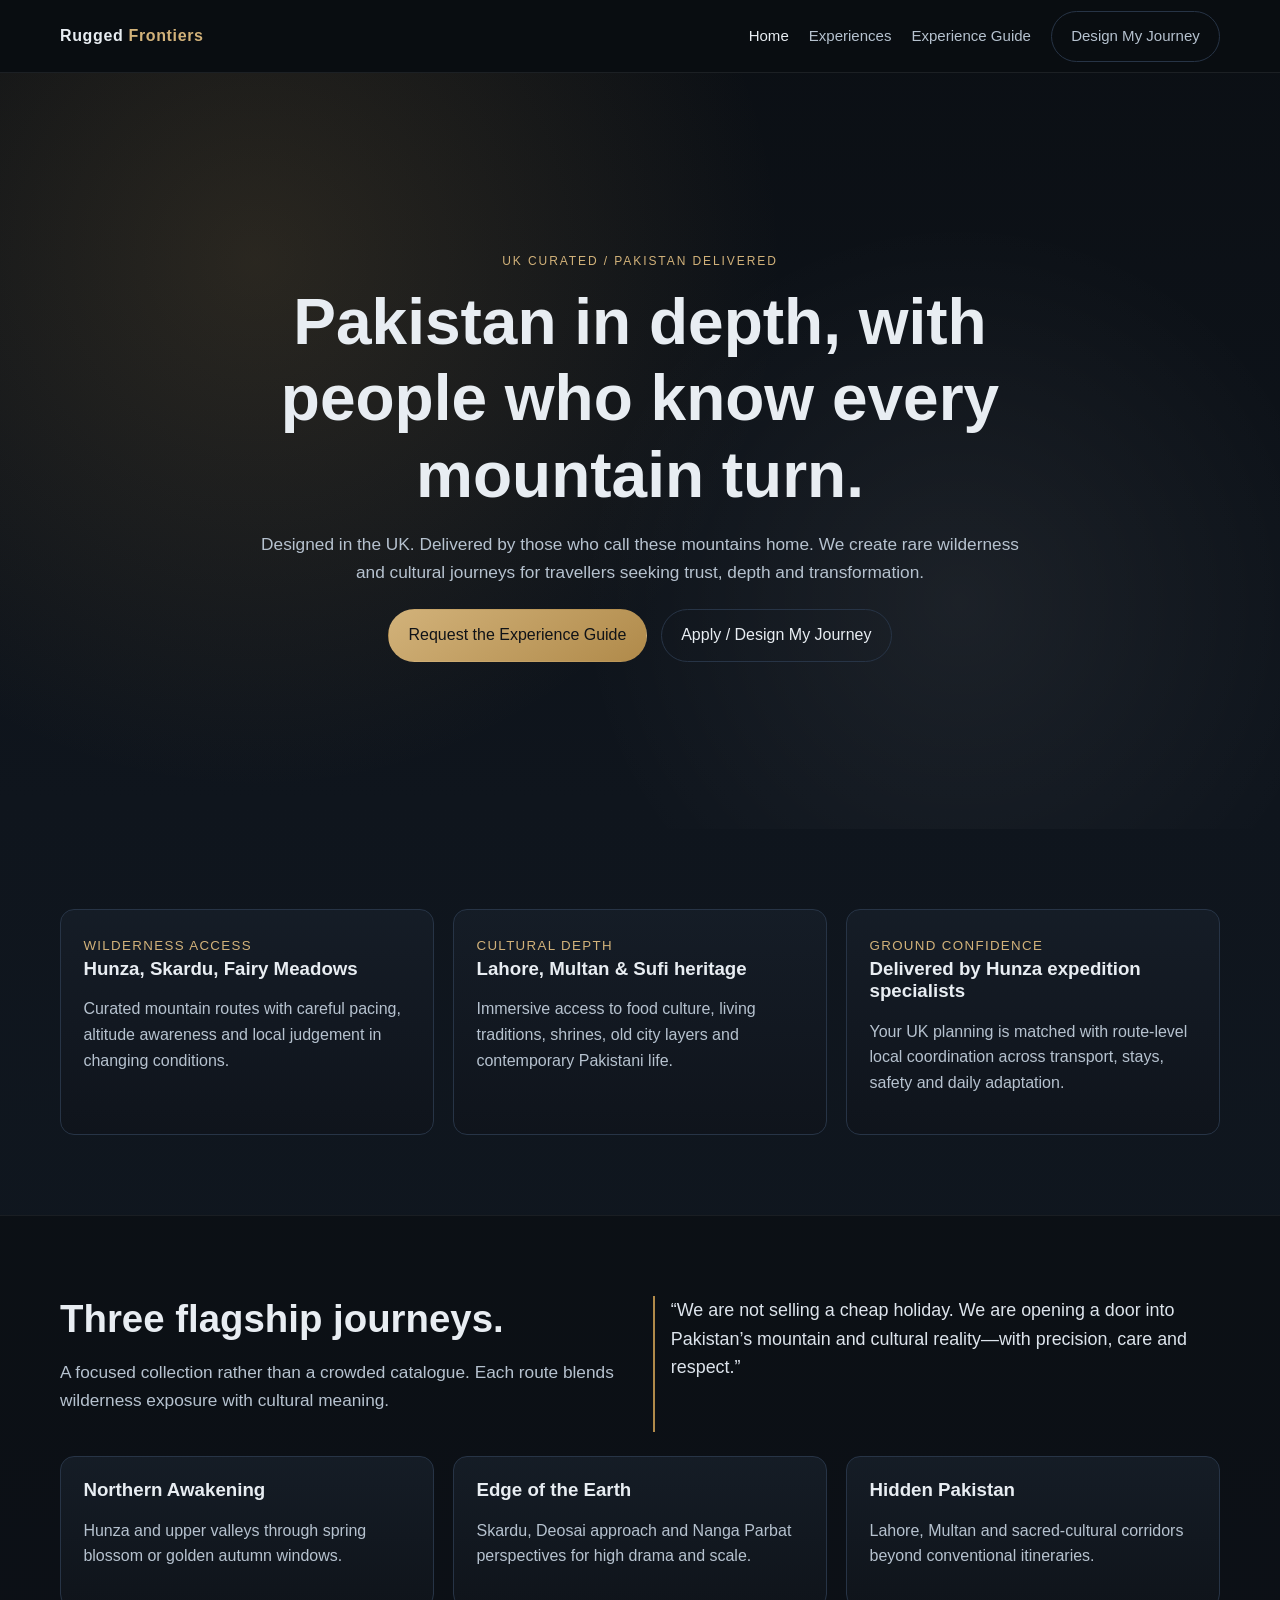
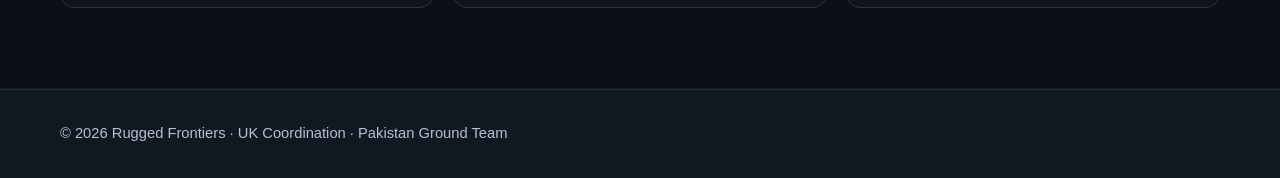
==== index.html @ 05bfefce "Build premium static frontend for Pakistan travel brand" ====
<!DOCTYPE html>
<html lang="en">
<head>
  <meta charset="UTF-8" />
  <meta name="viewport" content="width=device-width, initial-scale=1.0" />
  <title>Rugged Frontiers | Pakistan Wilderness & Culture</title>
  <meta name="description" content="UK-designed Pakistan journeys delivered with local mountain expertise from Hunza.">
  <link rel="stylesheet" href="css/style.css" />
</head>
<body>
  <header class="site-header">
    <div class="container nav">
      <a class="brand" href="index.html">Rugged <span>Frontiers</span></a>
      <nav class="nav-links">
        <a href="index.html" class="active">Home</a>
        <a href="experiences/northern-awakening.html">Experiences</a>
        <a href="experience-guide.html">Experience Guide</a>
        <a href="apply.html" class="btn btn-outline">Design My Journey</a>
      </nav>
    </div>
  </header>

  <main>
    <section class="hero">
      <div class="container hero-content">
        <p class="kicker">UK Curated / Pakistan Delivered</p>
        <h1>Pakistan in depth, with people who know every mountain turn.</h1>
        <p class="lead">Designed in the UK. Delivered by those who call these mountains home. We create rare wilderness and cultural journeys for travellers seeking trust, depth and transformation.</p>
        <div class="cta-row">
          <a href="experience-guide.html" class="btn btn-primary">Request the Experience Guide</a>
          <a href="apply.html" class="btn btn-outline">Apply / Design My Journey</a>
        </div>
      </div>
    </section>

    <section class="section">
      <div class="container grid-3">
        <article class="card">
          <small>Wilderness Access</small>
          <h3>Hunza, Skardu, Fairy Meadows</h3>
          <p>Curated mountain routes with careful pacing, altitude awareness and local judgement in changing conditions.</p>
        </article>
        <article class="card">
          <small>Cultural Depth</small>
          <h3>Lahore, Multan & Sufi heritage</h3>
          <p>Immersive access to food culture, living traditions, shrines, old city layers and contemporary Pakistani life.</p>
        </article>
        <article class="card">
          <small>Ground Confidence</small>
          <h3>Delivered by Hunza expedition specialists</h3>
          <p>Your UK planning is matched with route-level local coordination across transport, stays, safety and daily adaptation.</p>
        </article>
      </div>
    </section>

    <section class="section section-alt">
      <div class="container grid-2">
        <div>
          <h2>Three flagship journeys.</h2>
          <p class="lead">A focused collection rather than a crowded catalogue. Each route blends wilderness exposure with cultural meaning.</p>
        </div>
        <div class="quote">“We are not selling a cheap holiday. We are opening a door into Pakistan’s mountain and cultural reality—with precision, care and respect.”</div>
      </div>
      <div class="container grid-3" style="margin-top:1.5rem;">
        <a class="card" href="experiences/northern-awakening.html"><h3>Northern Awakening</h3><p>Hunza and upper valleys through spring blossom or golden autumn windows.</p></a>
        <a class="card" href="experiences/edge-of-the-earth.html"><h3>Edge of the Earth</h3><p>Skardu, Deosai approach and Nanga Parbat perspectives for high drama and scale.</p></a>
        <a class="card" href="experiences/hidden-pakistan.html"><h3>Hidden Pakistan</h3><p>Lahore, Multan and sacred-cultural corridors beyond conventional itineraries.</p></a>
      </div>
    </section>
  </main>

  <footer class="site-footer">
    <div class="container">© <span data-year></span> Rugged Frontiers · UK Coordination · Pakistan Ground Team</div>
  </footer>
  <script src="js/main.js"></script>
</body>
</html>
---- css/style.css ----
:root {
  --bg: #0d1117;
  --bg-soft: #141b24;
  --text: #e8edf2;
  --muted: #b6c2cf;
  --accent: #b08a4a;
  --accent-soft: #d2b27a;
  --line: #273446;
  --max: 1160px;
  --radius: 14px;
}

* { box-sizing: border-box; }
html, body { margin: 0; padding: 0; }
body {
  font-family: "Inter", "Segoe UI", Roboto, sans-serif;
  background: linear-gradient(180deg, #0b0f14 0%, #0f151d 45%, #101821 100%);
  color: var(--text);
  line-height: 1.6;
}
img { max-width: 100%; display: block; }
a { color: inherit; text-decoration: none; }

.container { width: min(92%, var(--max)); margin: 0 auto; }

.site-header {
  position: sticky;
  top: 0;
  z-index: 50;
  backdrop-filter: blur(10px);
  background: rgba(10, 13, 17, 0.78);
  border-bottom: 1px solid rgba(255,255,255,0.08);
}
.nav {
  display: flex;
  justify-content: space-between;
  align-items: center;
  min-height: 72px;
}
.brand { font-weight: 600; letter-spacing: 0.04em; }
.brand span { color: var(--accent-soft); }
.nav-links { display: flex; gap: 1.25rem; align-items: center; }
.nav-links a { color: var(--muted); font-size: 0.94rem; }
.nav-links a:hover, .nav-links a.active { color: var(--text); }

.btn {
  display: inline-block;
  padding: 0.78rem 1.2rem;
  border-radius: 999px;
  border: 1px solid var(--line);
  transition: 0.25s ease;
  font-weight: 500;
}
.btn-primary {
  background: linear-gradient(145deg, var(--accent-soft), var(--accent));
  color: #101317;
  border-color: transparent;
}
.btn-primary:hover { transform: translateY(-1px); }
.btn-outline:hover { border-color: var(--accent-soft); color: var(--accent-soft); }

.hero {
  min-height: 84vh;
  display: grid;
  place-items: center;
  position: relative;
  overflow: hidden;
}
.hero::before {
  content: "";
  position: absolute;
  inset: 0;
  background: radial-gradient(circle at 20% 25%, rgba(176,138,74,.18), transparent 45%),
              radial-gradient(circle at 75% 70%, rgba(255,255,255,.06), transparent 35%);
}
.hero-content { position: relative; max-width: 760px; text-align: center; }
.kicker { letter-spacing: .16em; text-transform: uppercase; color: var(--accent-soft); font-size: .75rem; }
h1, h2, h3 { line-height: 1.2; margin: 0 0 1rem; }
h1 { font-size: clamp(2rem, 5vw, 4rem); }
h2 { font-size: clamp(1.6rem, 3vw, 2.4rem); }
.lead { color: var(--muted); font-size: 1.08rem; }
.cta-row { display: flex; gap: .9rem; justify-content: center; flex-wrap: wrap; margin-top: 1.4rem; }

.section { padding: 5rem 0; }
.section-alt { background: rgba(10, 14, 18, 0.7); border-top: 1px solid rgba(255,255,255,0.06); border-bottom: 1px solid rgba(255,255,255,0.06); }
.grid-3 { display: grid; grid-template-columns: repeat(3, 1fr); gap: 1.2rem; }
.grid-2 { display: grid; grid-template-columns: repeat(2, 1fr); gap: 1.6rem; }
.card {
  background: linear-gradient(180deg, rgba(21,29,39,.95), rgba(15,20,27,.95));
  border: 1px solid var(--line);
  border-radius: var(--radius);
  padding: 1.4rem;
}
.card p { color: var(--muted); margin-top: .5rem; }
.card small { color: var(--accent-soft); text-transform: uppercase; letter-spacing: .1em; }

.quote {
  border-left: 2px solid var(--accent);
  padding-left: 1rem;
  color: #dde4ec;
  font-size: 1.12rem;
}

.form-wrap {
  max-width: 760px;
  margin: 0 auto;
  background: rgba(14,20,27,.9);
  border: 1px solid var(--line);
  border-radius: var(--radius);
  padding: 2rem;
}
label { display: block; font-size: .9rem; margin: .85rem 0 .35rem; color: var(--muted); }
input, textarea, select {
  width: 100%;
  padding: .8rem .9rem;
  border-radius: 10px;
  border: 1px solid #304156;
  background: #10161e;
  color: var(--text);
}
textarea { min-height: 130px; resize: vertical; }
.notice { color: var(--muted); font-size: .88rem; }

.site-footer {
  border-top: 1px solid rgba(255,255,255,.08);
  padding: 2rem 0;
  color: var(--muted);
  font-size: .92rem;
}

@media (max-width: 920px) {
  .grid-3 { grid-template-columns: 1fr; }
  .grid-2 { grid-template-columns: 1fr; }
  .nav { flex-wrap: wrap; padding: .5rem 0 1rem; }
}
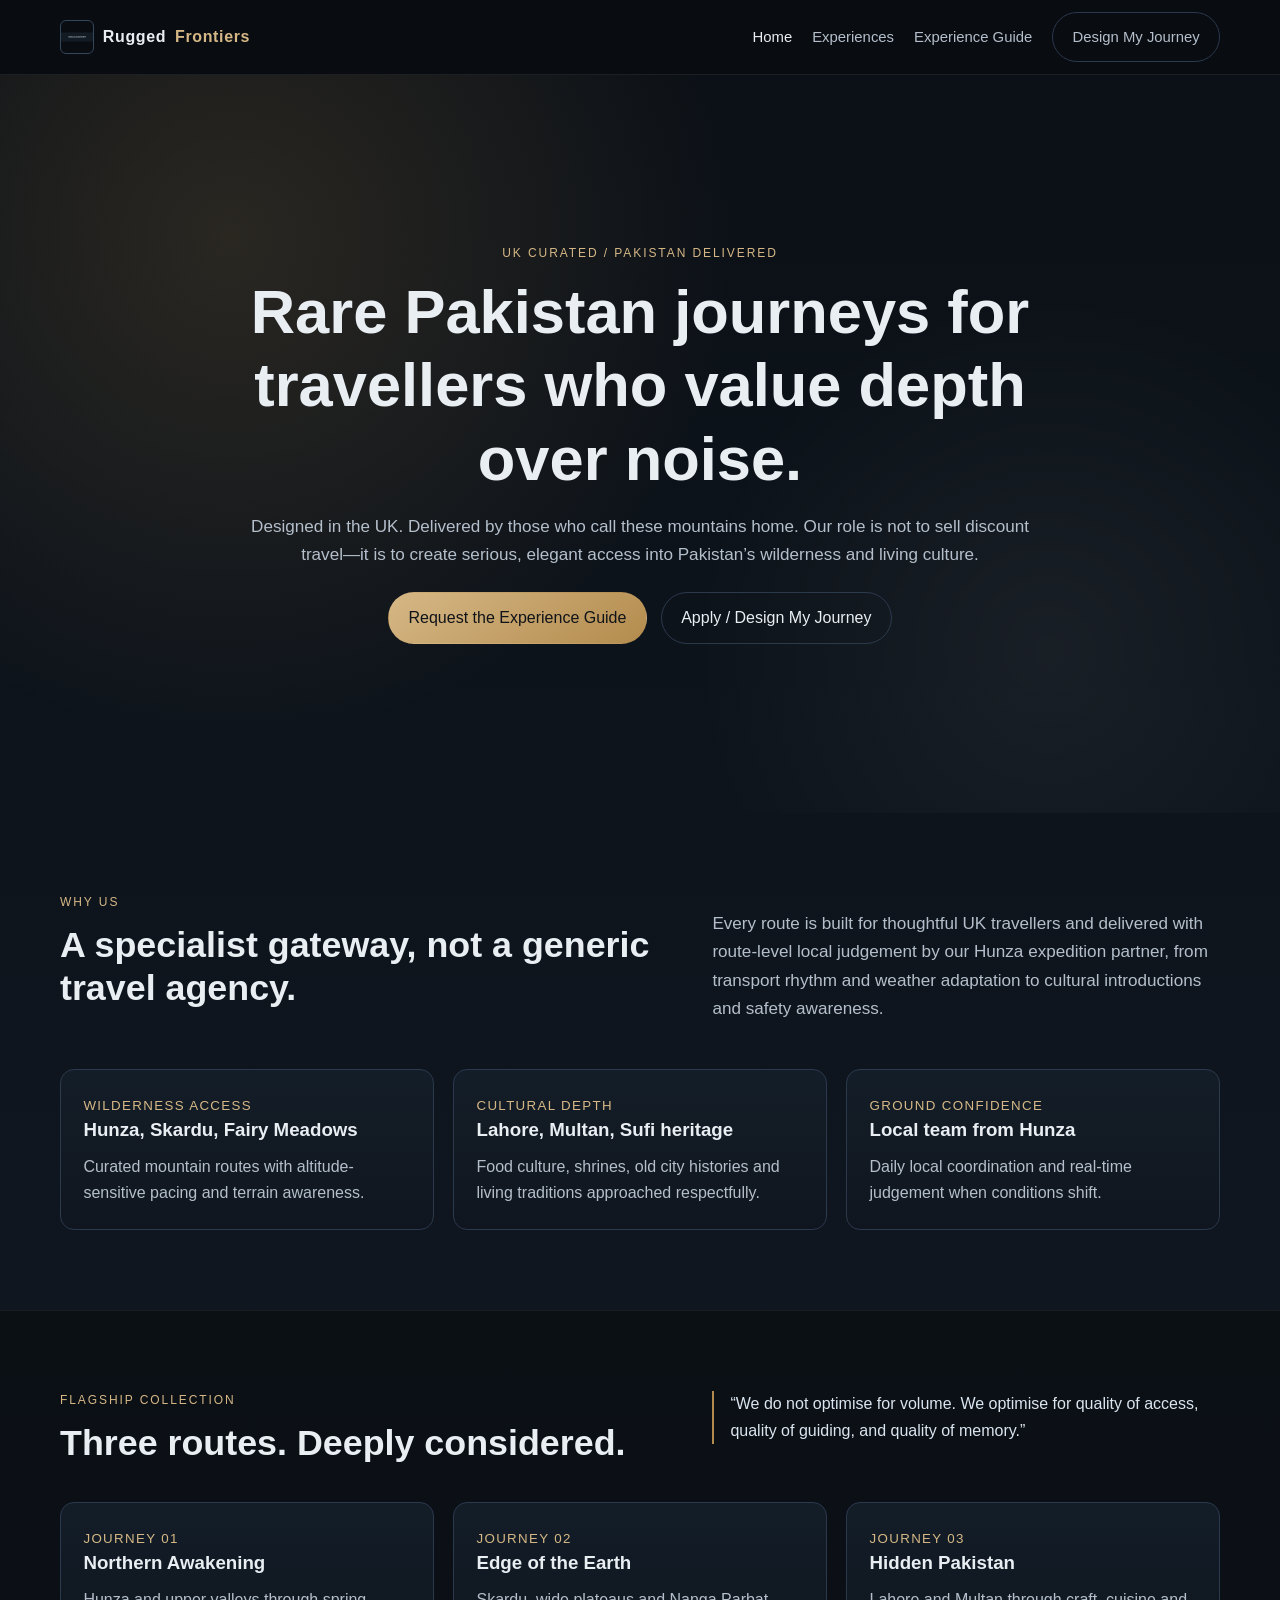
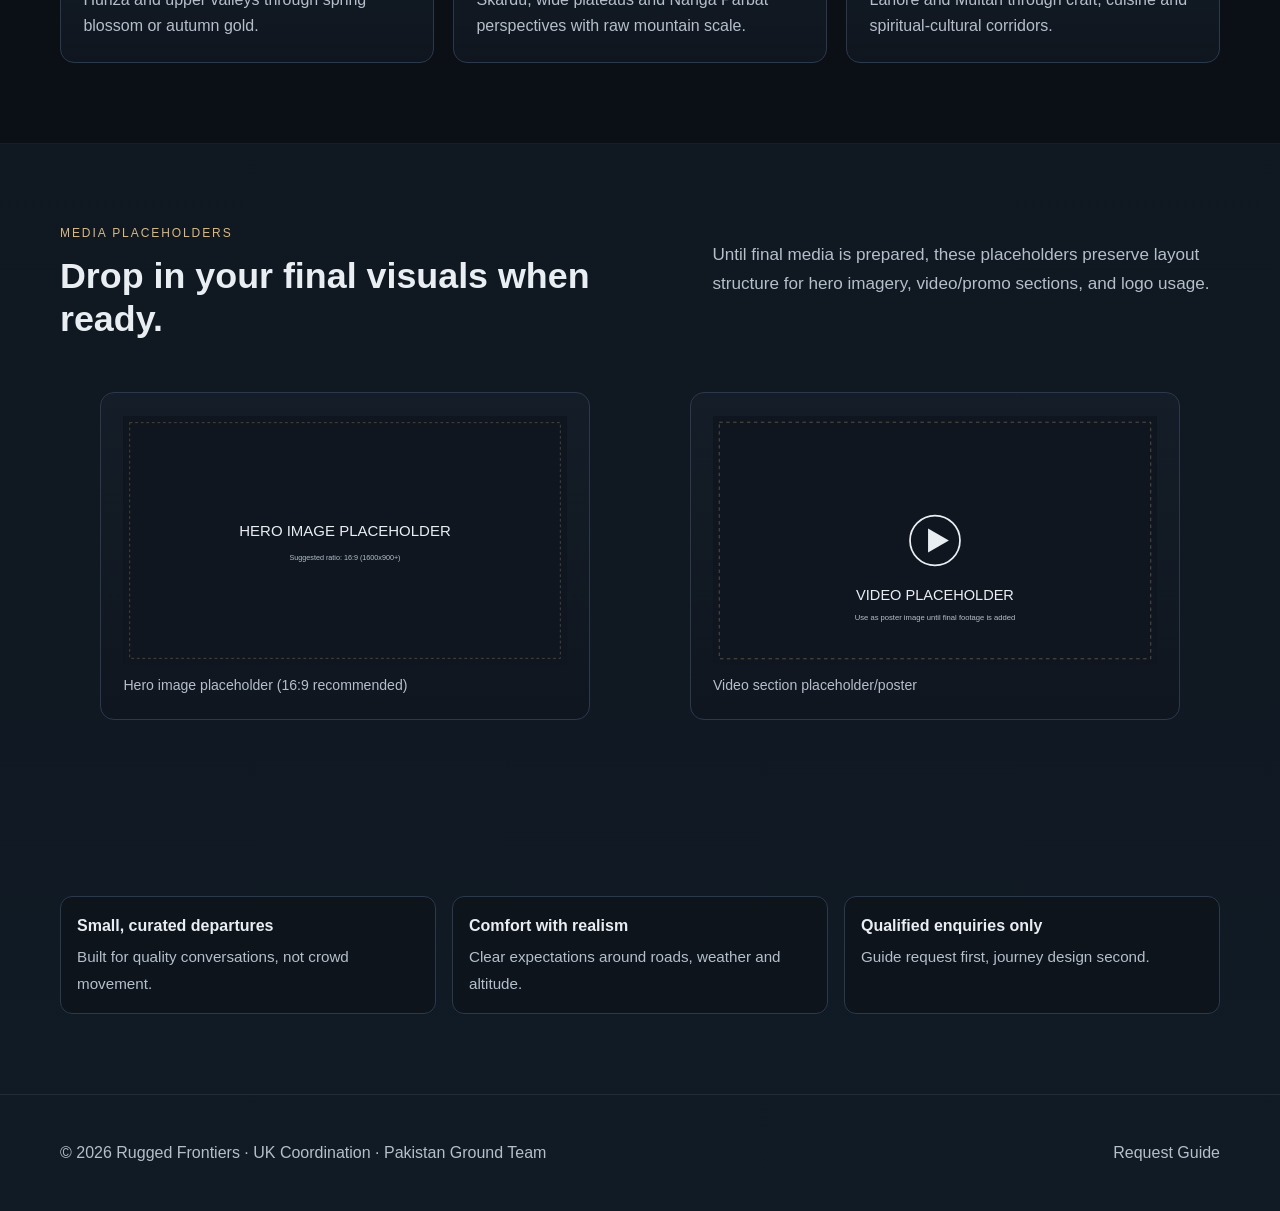
==== commit 07ea8e5f: "Add logo/image/video placeholder assets and wire into layout" ====
--- a/index.html
+++ b/index.html
@@ -10,7 +10,7 @@
 <body>
   <header class="site-header">
     <div class="container nav">
-      <a class="brand" href="index.html">Rugged <span>Frontiers</span></a>
+      <a class="brand" href="index.html"><img src="assets/logo/logo-placeholder.svg" alt="Rugged Frontiers logo placeholder" class="brand-logo">Rugged <span>Frontiers</span></a>
       <nav class="nav-links">
         <a href="index.html" class="active">Home</a>
         <a href="experiences/northern-awakening.html">Experiences</a>
@@ -24,8 +24,8 @@
     <section class="hero">
       <div class="container hero-content">
         <p class="kicker">UK Curated / Pakistan Delivered</p>
-        <h1>Pakistan in depth, with people who know every mountain turn.</h1>
-        <p class="lead">Designed in the UK. Delivered by those who call these mountains home. We create rare wilderness and cultural journeys for travellers seeking trust, depth and transformation.</p>
+        <h1>Rare Pakistan journeys for travellers who value depth over noise.</h1>
+        <p class="lead">Designed in the UK. Delivered by those who call these mountains home. Our role is not to sell discount travel—it is to create serious, elegant access into Pakistan’s wilderness and living culture.</p>
         <div class="cta-row">
           <a href="experience-guide.html" class="btn btn-primary">Request the Experience Guide</a>
           <a href="apply.html" class="btn btn-outline">Apply / Design My Journey</a>
@@ -34,43 +34,62 @@
     </section>
 
     <section class="section">
-      <div class="container grid-3">
-        <article class="card">
-          <small>Wilderness Access</small>
-          <h3>Hunza, Skardu, Fairy Meadows</h3>
-          <p>Curated mountain routes with careful pacing, altitude awareness and local judgement in changing conditions.</p>
-        </article>
-        <article class="card">
-          <small>Cultural Depth</small>
-          <h3>Lahore, Multan & Sufi heritage</h3>
-          <p>Immersive access to food culture, living traditions, shrines, old city layers and contemporary Pakistani life.</p>
-        </article>
-        <article class="card">
-          <small>Ground Confidence</small>
-          <h3>Delivered by Hunza expedition specialists</h3>
-          <p>Your UK planning is matched with route-level local coordination across transport, stays, safety and daily adaptation.</p>
-        </article>
+      <div class="container split-intro">
+        <div>
+          <p class="kicker">Why us</p>
+          <h2>A specialist gateway, not a generic travel agency.</h2>
+        </div>
+        <p class="lead">Every route is built for thoughtful UK travellers and delivered with route-level local judgement by our Hunza expedition partner, from transport rhythm and weather adaptation to cultural introductions and safety awareness.</p>
+      </div>
+
+      <div class="container grid-3" style="margin-top: 1.8rem;">
+        <article class="card"><small>Wilderness Access</small><h3>Hunza, Skardu, Fairy Meadows</h3><p>Curated mountain routes with altitude-sensitive pacing and terrain awareness.</p></article>
+        <article class="card"><small>Cultural Depth</small><h3>Lahore, Multan, Sufi heritage</h3><p>Food culture, shrines, old city histories and living traditions approached respectfully.</p></article>
+        <article class="card"><small>Ground Confidence</small><h3>Local team from Hunza</h3><p>Daily local coordination and real-time judgement when conditions shift.</p></article>
       </div>
     </section>
 
     <section class="section section-alt">
-      <div class="container grid-2">
+      <div class="container split-intro">
         <div>
-          <h2>Three flagship journeys.</h2>
-          <p class="lead">A focused collection rather than a crowded catalogue. Each route blends wilderness exposure with cultural meaning.</p>
+          <p class="kicker">Flagship Collection</p>
+          <h2>Three routes. Deeply considered.</h2>
         </div>
-        <div class="quote">“We are not selling a cheap holiday. We are opening a door into Pakistan’s mountain and cultural reality—with precision, care and respect.”</div>
+        <div class="quote">“We do not optimise for volume. We optimise for quality of access, quality of guiding, and quality of memory.”</div>
       </div>
+
       <div class="container grid-3" style="margin-top:1.5rem;">
-        <a class="card" href="experiences/northern-awakening.html"><h3>Northern Awakening</h3><p>Hunza and upper valleys through spring blossom or golden autumn windows.</p></a>
-        <a class="card" href="experiences/edge-of-the-earth.html"><h3>Edge of the Earth</h3><p>Skardu, Deosai approach and Nanga Parbat perspectives for high drama and scale.</p></a>
-        <a class="card" href="experiences/hidden-pakistan.html"><h3>Hidden Pakistan</h3><p>Lahore, Multan and sacred-cultural corridors beyond conventional itineraries.</p></a>
+        <a class="card" href="experiences/northern-awakening.html"><small>Journey 01</small><h3>Northern Awakening</h3><p>Hunza and upper valleys through spring blossom or autumn gold.</p></a>
+        <a class="card" href="experiences/edge-of-the-earth.html"><small>Journey 02</small><h3>Edge of the Earth</h3><p>Skardu, wide plateaus and Nanga Parbat perspectives with raw mountain scale.</p></a>
+        <a class="card" href="experiences/hidden-pakistan.html"><small>Journey 03</small><h3>Hidden Pakistan</h3><p>Lahore and Multan through craft, cuisine and spiritual-cultural corridors.</p></a>
+      </div>
+    </section>
+
+
+    <section class="section">
+      <div class="container split-intro">
+        <div><p class="kicker">Media Placeholders</p><h2>Drop in your final visuals when ready.</h2></div>
+        <p class="lead">Until final media is prepared, these placeholders preserve layout structure for hero imagery, video/promo sections, and logo usage.</p>
+      </div>
+      <div class="container grid-2" style="margin-top:1.4rem;">
+        <figure class="card"><img src="assets/images/hero-image-placeholder.svg" alt="Hero image placeholder"><figcaption class="notice">Hero image placeholder (16:9 recommended)</figcaption></figure>
+        <figure class="card"><img src="assets/images/video-placeholder.svg" alt="Video placeholder"><figcaption class="notice">Video section placeholder/poster</figcaption></figure>
+      </div>
+    </section>
+    <section class="section">
+      <div class="container trust-band">
+        <div class="trust-item"><strong>Small, curated departures</strong><span>Built for quality conversations, not crowd movement.</span></div>
+        <div class="trust-item"><strong>Comfort with realism</strong><span>Clear expectations around roads, weather and altitude.</span></div>
+        <div class="trust-item"><strong>Qualified enquiries only</strong><span>Guide request first, journey design second.</span></div>
       </div>
     </section>
   </main>
 
   <footer class="site-footer">
-    <div class="container">© <span data-year></span> Rugged Frontiers · UK Coordination · Pakistan Ground Team</div>
+    <div class="container footer-row">
+      <p>© <span data-year></span> Rugged Frontiers · UK Coordination · Pakistan Ground Team</p>
+      <a href="experience-guide.html">Request Guide</a>
+    </div>
   </footer>
   <script src="js/main.js"></script>
 </body>
--- a/css/style.css
+++ b/css/style.css
@@ -1,135 +1,71 @@
 :root {
-  --bg: #0d1117;
-  --bg-soft: #141b24;
-  --text: #e8edf2;
-  --muted: #b6c2cf;
-  --accent: #b08a4a;
-  --accent-soft: #d2b27a;
-  --line: #273446;
+  --bg: #0a0f14;
+  --bg-soft: #131a23;
+  --panel: #121a24;
+  --text: #e9eef3;
+  --muted: #b4bfcb;
+  --accent: #b38b4d;
+  --accent-soft: #d6b886;
+  --line: #2b394d;
   --max: 1160px;
   --radius: 14px;
 }
-
 * { box-sizing: border-box; }
 html, body { margin: 0; padding: 0; }
-body {
-  font-family: "Inter", "Segoe UI", Roboto, sans-serif;
-  background: linear-gradient(180deg, #0b0f14 0%, #0f151d 45%, #101821 100%);
-  color: var(--text);
-  line-height: 1.6;
-}
-img { max-width: 100%; display: block; }
+body { font-family: Inter, "Segoe UI", Roboto, sans-serif; background: linear-gradient(180deg, #0b1016 0%, #0f161f 45%, #111b25 100%); color: var(--text); line-height: 1.65; }
 a { color: inherit; text-decoration: none; }
-
 .container { width: min(92%, var(--max)); margin: 0 auto; }
 
-.site-header {
-  position: sticky;
-  top: 0;
-  z-index: 50;
-  backdrop-filter: blur(10px);
-  background: rgba(10, 13, 17, 0.78);
-  border-bottom: 1px solid rgba(255,255,255,0.08);
-}
-.nav {
-  display: flex;
-  justify-content: space-between;
-  align-items: center;
-  min-height: 72px;
-}
-.brand { font-weight: 600; letter-spacing: 0.04em; }
+.site-header { position: sticky; top: 0; z-index: 50; backdrop-filter: blur(10px); background: rgba(10,13,17,.75); border-bottom: 1px solid rgba(255,255,255,.08); }
+.nav { display: flex; align-items: center; justify-content: space-between; min-height: 74px; }
+.brand { font-weight: 600; letter-spacing: .04em; display:flex; align-items:center; gap:.55rem; }
+.brand-logo { width: 34px; height: 34px; border-radius: 6px; border:1px solid #34465a; }
 .brand span { color: var(--accent-soft); }
-.nav-links { display: flex; gap: 1.25rem; align-items: center; }
-.nav-links a { color: var(--muted); font-size: 0.94rem; }
-.nav-links a:hover, .nav-links a.active { color: var(--text); }
+.nav-links { display: flex; align-items: center; gap: 1.25rem; }
+.nav-links a { color: var(--muted); font-size: .93rem; }
+.nav-links a.active, .nav-links a:hover { color: var(--text); }
 
-.btn {
-  display: inline-block;
-  padding: 0.78rem 1.2rem;
-  border-radius: 999px;
-  border: 1px solid var(--line);
-  transition: 0.25s ease;
-  font-weight: 500;
-}
-.btn-primary {
-  background: linear-gradient(145deg, var(--accent-soft), var(--accent));
-  color: #101317;
-  border-color: transparent;
-}
+.btn { display: inline-block; padding: .75rem 1.2rem; border-radius: 999px; border: 1px solid var(--line); transition: .2s ease; font-weight: 500; }
+.btn-primary { background: linear-gradient(145deg, var(--accent-soft), var(--accent)); color: #101318; border-color: transparent; }
 .btn-primary:hover { transform: translateY(-1px); }
 .btn-outline:hover { border-color: var(--accent-soft); color: var(--accent-soft); }
 
-.hero {
-  min-height: 84vh;
-  display: grid;
-  place-items: center;
-  position: relative;
-  overflow: hidden;
-}
-.hero::before {
-  content: "";
-  position: absolute;
-  inset: 0;
-  background: radial-gradient(circle at 20% 25%, rgba(176,138,74,.18), transparent 45%),
-              radial-gradient(circle at 75% 70%, rgba(255,255,255,.06), transparent 35%);
-}
-.hero-content { position: relative; max-width: 760px; text-align: center; }
-.kicker { letter-spacing: .16em; text-transform: uppercase; color: var(--accent-soft); font-size: .75rem; }
-h1, h2, h3 { line-height: 1.2; margin: 0 0 1rem; }
-h1 { font-size: clamp(2rem, 5vw, 4rem); }
-h2 { font-size: clamp(1.6rem, 3vw, 2.4rem); }
-.lead { color: var(--muted); font-size: 1.08rem; }
-.cta-row { display: flex; gap: .9rem; justify-content: center; flex-wrap: wrap; margin-top: 1.4rem; }
+.hero { min-height: 82vh; display: grid; place-items: center; position: relative; overflow: hidden; }
+.hero::before { content: ""; position: absolute; inset: 0; background: radial-gradient(circle at 18% 22%, rgba(179,139,77,.18), transparent 42%), radial-gradient(circle at 82% 78%, rgba(255,255,255,.05), transparent 30%); }
+.hero-content { position: relative; max-width: 820px; text-align: center; }
+.kicker { margin: 0 0 .7rem; letter-spacing: .16em; text-transform: uppercase; color: var(--accent-soft); font-size: .75rem; }
+h1, h2, h3 { line-height: 1.2; margin: 0 0 .8rem; }
+h1 { font-size: clamp(2.1rem, 4.8vw, 4.2rem); }
+h2 { font-size: clamp(1.6rem, 2.8vw, 2.4rem); }
+.lead { color: var(--muted); font-size: 1.07rem; }
+.cta-row { margin-top: 1.4rem; display: flex; gap: .9rem; justify-content: center; flex-wrap: wrap; }
 
 .section { padding: 5rem 0; }
-.section-alt { background: rgba(10, 14, 18, 0.7); border-top: 1px solid rgba(255,255,255,0.06); border-bottom: 1px solid rgba(255,255,255,0.06); }
-.grid-3 { display: grid; grid-template-columns: repeat(3, 1fr); gap: 1.2rem; }
-.grid-2 { display: grid; grid-template-columns: repeat(2, 1fr); gap: 1.6rem; }
-.card {
-  background: linear-gradient(180deg, rgba(21,29,39,.95), rgba(15,20,27,.95));
-  border: 1px solid var(--line);
-  border-radius: var(--radius);
-  padding: 1.4rem;
-}
-.card p { color: var(--muted); margin-top: .5rem; }
+.section-alt { background: rgba(10,14,18,.7); border-block: 1px solid rgba(255,255,255,.06); }
+.split-intro { display: grid; grid-template-columns: 1.1fr .9fr; gap: 2rem; align-items: start; }
+.grid-3 { display: grid; grid-template-columns: repeat(3,1fr); gap: 1.2rem; }
+.grid-2 { display: grid; grid-template-columns: repeat(2,1fr); gap: 1.2rem; }
+
+.card { background: linear-gradient(180deg, rgba(20,29,40,.97), rgba(15,22,31,.95)); border: 1px solid var(--line); border-radius: var(--radius); padding: 1.4rem; }
 .card small { color: var(--accent-soft); text-transform: uppercase; letter-spacing: .1em; }
+.card p { color: var(--muted); margin: .55rem 0 0; }
+.quote { border-left: 2px solid var(--accent); padding-left: 1rem; color: #dbe5ef; }
 
-.quote {
-  border-left: 2px solid var(--accent);
-  padding-left: 1rem;
-  color: #dde4ec;
-  font-size: 1.12rem;
-}
+.trust-band { display: grid; grid-template-columns: repeat(3,1fr); gap: 1rem; }
+.trust-item { background: rgba(13,19,26,.9); border: 1px solid var(--line); border-radius: 12px; padding: 1rem; }
+.trust-item strong { display: block; margin-bottom: .3rem; }
+.trust-item span { color: var(--muted); font-size: .95rem; }
 
-.form-wrap {
-  max-width: 760px;
-  margin: 0 auto;
-  background: rgba(14,20,27,.9);
-  border: 1px solid var(--line);
-  border-radius: var(--radius);
-  padding: 2rem;
-}
-label { display: block; font-size: .9rem; margin: .85rem 0 .35rem; color: var(--muted); }
-input, textarea, select {
-  width: 100%;
-  padding: .8rem .9rem;
-  border-radius: 10px;
-  border: 1px solid #304156;
-  background: #10161e;
-  color: var(--text);
-}
+.form-wrap { max-width: 780px; margin: 1.5rem auto 0; background: rgba(14,20,27,.9); border: 1px solid var(--line); border-radius: var(--radius); padding: 1.8rem; }
+label { display: block; margin: .8rem 0 .35rem; color: var(--muted); font-size: .9rem; }
+input, textarea, select { width: 100%; padding: .8rem .9rem; border-radius: 10px; border: 1px solid #33465d; background: #10161f; color: var(--text); }
 textarea { min-height: 130px; resize: vertical; }
 .notice { color: var(--muted); font-size: .88rem; }
 
-.site-footer {
-  border-top: 1px solid rgba(255,255,255,.08);
-  padding: 2rem 0;
-  color: var(--muted);
-  font-size: .92rem;
-}
+.site-footer { border-top: 1px solid rgba(255,255,255,.08); padding: 1.8rem 0; color: var(--muted); }
+.footer-row { display: flex; justify-content: space-between; align-items: center; gap: 1rem; }
 
-@media (max-width: 920px) {
-  .grid-3 { grid-template-columns: 1fr; }
-  .grid-2 { grid-template-columns: 1fr; }
+@media (max-width: 940px) {
+  .split-intro, .grid-3, .grid-2, .trust-band { grid-template-columns: 1fr; }
   .nav { flex-wrap: wrap; padding: .5rem 0 1rem; }
 }
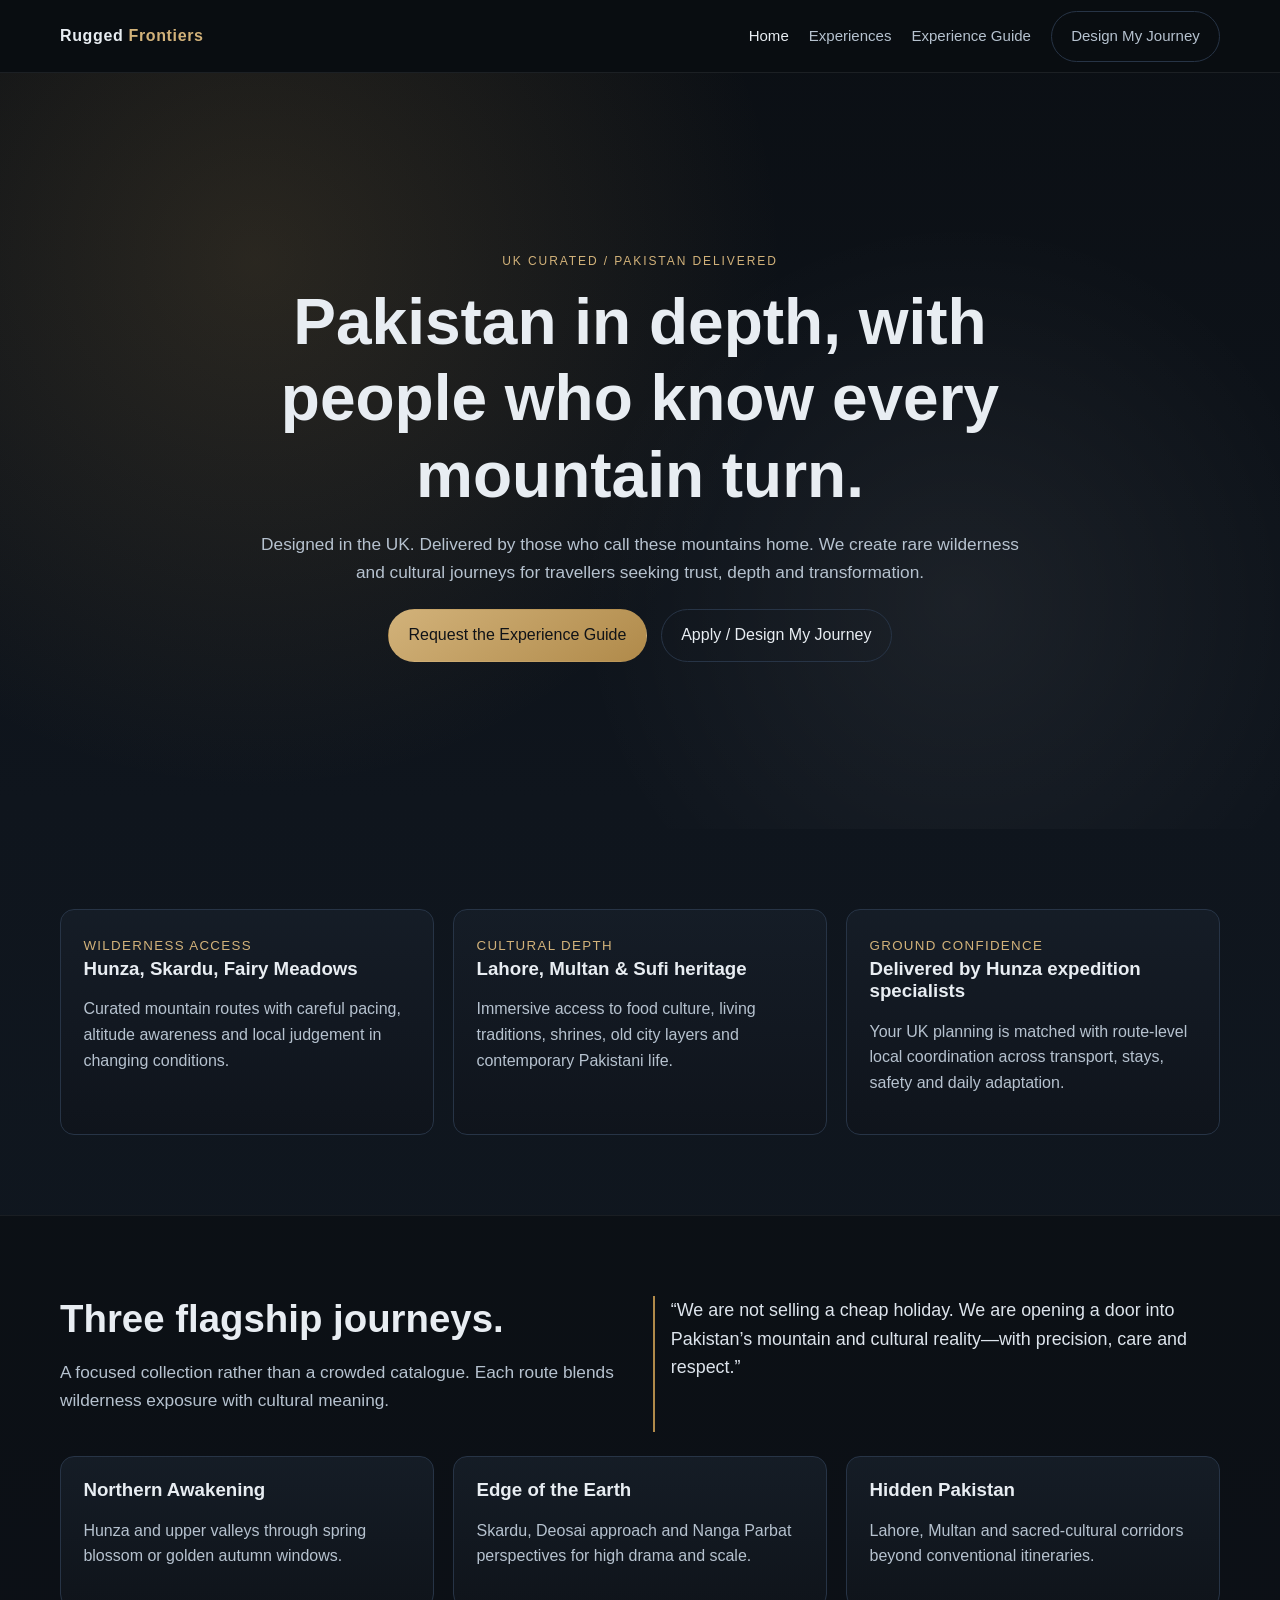
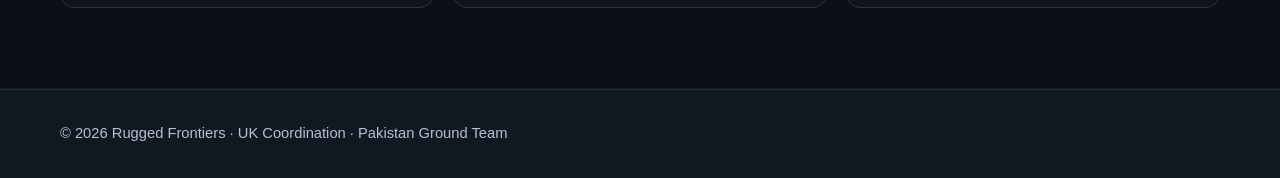
==== commit 9f548d8e: "Merge branch 'main' into codex/create-static-travel-website-structure-nhtxiy" ====
--- a/index.html
+++ b/index.html
@@ -10,7 +10,7 @@
 <body>
   <header class="site-header">
     <div class="container nav">
-      <a class="brand" href="index.html"><img src="assets/logo/logo-placeholder.svg" alt="Rugged Frontiers logo placeholder" class="brand-logo">Rugged <span>Frontiers</span></a>
+      <a class="brand" href="index.html">Rugged <span>Frontiers</span></a>
       <nav class="nav-links">
         <a href="index.html" class="active">Home</a>
         <a href="experiences/northern-awakening.html">Experiences</a>
@@ -24,8 +24,8 @@
     <section class="hero">
       <div class="container hero-content">
         <p class="kicker">UK Curated / Pakistan Delivered</p>
-        <h1>Rare Pakistan journeys for travellers who value depth over noise.</h1>
-        <p class="lead">Designed in the UK. Delivered by those who call these mountains home. Our role is not to sell discount travel—it is to create serious, elegant access into Pakistan’s wilderness and living culture.</p>
+        <h1>Pakistan in depth, with people who know every mountain turn.</h1>
+        <p class="lead">Designed in the UK. Delivered by those who call these mountains home. We create rare wilderness and cultural journeys for travellers seeking trust, depth and transformation.</p>
         <div class="cta-row">
           <a href="experience-guide.html" class="btn btn-primary">Request the Experience Guide</a>
           <a href="apply.html" class="btn btn-outline">Apply / Design My Journey</a>
@@ -34,62 +34,43 @@
     </section>
 
     <section class="section">
-      <div class="container split-intro">
-        <div>
-          <p class="kicker">Why us</p>
-          <h2>A specialist gateway, not a generic travel agency.</h2>
-        </div>
-        <p class="lead">Every route is built for thoughtful UK travellers and delivered with route-level local judgement by our Hunza expedition partner, from transport rhythm and weather adaptation to cultural introductions and safety awareness.</p>
-      </div>
-
-      <div class="container grid-3" style="margin-top: 1.8rem;">
-        <article class="card"><small>Wilderness Access</small><h3>Hunza, Skardu, Fairy Meadows</h3><p>Curated mountain routes with altitude-sensitive pacing and terrain awareness.</p></article>
-        <article class="card"><small>Cultural Depth</small><h3>Lahore, Multan, Sufi heritage</h3><p>Food culture, shrines, old city histories and living traditions approached respectfully.</p></article>
-        <article class="card"><small>Ground Confidence</small><h3>Local team from Hunza</h3><p>Daily local coordination and real-time judgement when conditions shift.</p></article>
+      <div class="container grid-3">
+        <article class="card">
+          <small>Wilderness Access</small>
+          <h3>Hunza, Skardu, Fairy Meadows</h3>
+          <p>Curated mountain routes with careful pacing, altitude awareness and local judgement in changing conditions.</p>
+        </article>
+        <article class="card">
+          <small>Cultural Depth</small>
+          <h3>Lahore, Multan & Sufi heritage</h3>
+          <p>Immersive access to food culture, living traditions, shrines, old city layers and contemporary Pakistani life.</p>
+        </article>
+        <article class="card">
+          <small>Ground Confidence</small>
+          <h3>Delivered by Hunza expedition specialists</h3>
+          <p>Your UK planning is matched with route-level local coordination across transport, stays, safety and daily adaptation.</p>
+        </article>
       </div>
     </section>
 
     <section class="section section-alt">
-      <div class="container split-intro">
+      <div class="container grid-2">
         <div>
-          <p class="kicker">Flagship Collection</p>
-          <h2>Three routes. Deeply considered.</h2>
+          <h2>Three flagship journeys.</h2>
+          <p class="lead">A focused collection rather than a crowded catalogue. Each route blends wilderness exposure with cultural meaning.</p>
         </div>
-        <div class="quote">“We do not optimise for volume. We optimise for quality of access, quality of guiding, and quality of memory.”</div>
+        <div class="quote">“We are not selling a cheap holiday. We are opening a door into Pakistan’s mountain and cultural reality—with precision, care and respect.”</div>
       </div>
-
       <div class="container grid-3" style="margin-top:1.5rem;">
-        <a class="card" href="experiences/northern-awakening.html"><small>Journey 01</small><h3>Northern Awakening</h3><p>Hunza and upper valleys through spring blossom or autumn gold.</p></a>
-        <a class="card" href="experiences/edge-of-the-earth.html"><small>Journey 02</small><h3>Edge of the Earth</h3><p>Skardu, wide plateaus and Nanga Parbat perspectives with raw mountain scale.</p></a>
-        <a class="card" href="experiences/hidden-pakistan.html"><small>Journey 03</small><h3>Hidden Pakistan</h3><p>Lahore and Multan through craft, cuisine and spiritual-cultural corridors.</p></a>
-      </div>
-    </section>
-
-
-    <section class="section">
-      <div class="container split-intro">
-        <div><p class="kicker">Media Placeholders</p><h2>Drop in your final visuals when ready.</h2></div>
-        <p class="lead">Until final media is prepared, these placeholders preserve layout structure for hero imagery, video/promo sections, and logo usage.</p>
-      </div>
-      <div class="container grid-2" style="margin-top:1.4rem;">
-        <figure class="card"><img src="assets/images/hero-image-placeholder.svg" alt="Hero image placeholder"><figcaption class="notice">Hero image placeholder (16:9 recommended)</figcaption></figure>
-        <figure class="card"><img src="assets/images/video-placeholder.svg" alt="Video placeholder"><figcaption class="notice">Video section placeholder/poster</figcaption></figure>
-      </div>
-    </section>
-    <section class="section">
-      <div class="container trust-band">
-        <div class="trust-item"><strong>Small, curated departures</strong><span>Built for quality conversations, not crowd movement.</span></div>
-        <div class="trust-item"><strong>Comfort with realism</strong><span>Clear expectations around roads, weather and altitude.</span></div>
-        <div class="trust-item"><strong>Qualified enquiries only</strong><span>Guide request first, journey design second.</span></div>
+        <a class="card" href="experiences/northern-awakening.html"><h3>Northern Awakening</h3><p>Hunza and upper valleys through spring blossom or golden autumn windows.</p></a>
+        <a class="card" href="experiences/edge-of-the-earth.html"><h3>Edge of the Earth</h3><p>Skardu, Deosai approach and Nanga Parbat perspectives for high drama and scale.</p></a>
+        <a class="card" href="experiences/hidden-pakistan.html"><h3>Hidden Pakistan</h3><p>Lahore, Multan and sacred-cultural corridors beyond conventional itineraries.</p></a>
       </div>
     </section>
   </main>
 
   <footer class="site-footer">
-    <div class="container footer-row">
-      <p>© <span data-year></span> Rugged Frontiers · UK Coordination · Pakistan Ground Team</p>
-      <a href="experience-guide.html">Request Guide</a>
-    </div>
+    <div class="container">© <span data-year></span> Rugged Frontiers · UK Coordination · Pakistan Ground Team</div>
   </footer>
   <script src="js/main.js"></script>
 </body>
--- a/css/style.css
+++ b/css/style.css
@@ -1,71 +1,135 @@
 :root {
-  --bg: #0a0f14;
-  --bg-soft: #131a23;
-  --panel: #121a24;
-  --text: #e9eef3;
-  --muted: #b4bfcb;
-  --accent: #b38b4d;
-  --accent-soft: #d6b886;
-  --line: #2b394d;
+  --bg: #0d1117;
+  --bg-soft: #141b24;
+  --text: #e8edf2;
+  --muted: #b6c2cf;
+  --accent: #b08a4a;
+  --accent-soft: #d2b27a;
+  --line: #273446;
   --max: 1160px;
   --radius: 14px;
 }
+
 * { box-sizing: border-box; }
 html, body { margin: 0; padding: 0; }
-body { font-family: Inter, "Segoe UI", Roboto, sans-serif; background: linear-gradient(180deg, #0b1016 0%, #0f161f 45%, #111b25 100%); color: var(--text); line-height: 1.65; }
+body {
+  font-family: "Inter", "Segoe UI", Roboto, sans-serif;
+  background: linear-gradient(180deg, #0b0f14 0%, #0f151d 45%, #101821 100%);
+  color: var(--text);
+  line-height: 1.6;
+}
+img { max-width: 100%; display: block; }
 a { color: inherit; text-decoration: none; }
+
 .container { width: min(92%, var(--max)); margin: 0 auto; }
 
-.site-header { position: sticky; top: 0; z-index: 50; backdrop-filter: blur(10px); background: rgba(10,13,17,.75); border-bottom: 1px solid rgba(255,255,255,.08); }
-.nav { display: flex; align-items: center; justify-content: space-between; min-height: 74px; }
-.brand { font-weight: 600; letter-spacing: .04em; display:flex; align-items:center; gap:.55rem; }
-.brand-logo { width: 34px; height: 34px; border-radius: 6px; border:1px solid #34465a; }
+.site-header {
+  position: sticky;
+  top: 0;
+  z-index: 50;
+  backdrop-filter: blur(10px);
+  background: rgba(10, 13, 17, 0.78);
+  border-bottom: 1px solid rgba(255,255,255,0.08);
+}
+.nav {
+  display: flex;
+  justify-content: space-between;
+  align-items: center;
+  min-height: 72px;
+}
+.brand { font-weight: 600; letter-spacing: 0.04em; }
 .brand span { color: var(--accent-soft); }
-.nav-links { display: flex; align-items: center; gap: 1.25rem; }
-.nav-links a { color: var(--muted); font-size: .93rem; }
-.nav-links a.active, .nav-links a:hover { color: var(--text); }
+.nav-links { display: flex; gap: 1.25rem; align-items: center; }
+.nav-links a { color: var(--muted); font-size: 0.94rem; }
+.nav-links a:hover, .nav-links a.active { color: var(--text); }
 
-.btn { display: inline-block; padding: .75rem 1.2rem; border-radius: 999px; border: 1px solid var(--line); transition: .2s ease; font-weight: 500; }
-.btn-primary { background: linear-gradient(145deg, var(--accent-soft), var(--accent)); color: #101318; border-color: transparent; }
+.btn {
+  display: inline-block;
+  padding: 0.78rem 1.2rem;
+  border-radius: 999px;
+  border: 1px solid var(--line);
+  transition: 0.25s ease;
+  font-weight: 500;
+}
+.btn-primary {
+  background: linear-gradient(145deg, var(--accent-soft), var(--accent));
+  color: #101317;
+  border-color: transparent;
+}
 .btn-primary:hover { transform: translateY(-1px); }
 .btn-outline:hover { border-color: var(--accent-soft); color: var(--accent-soft); }
 
-.hero { min-height: 82vh; display: grid; place-items: center; position: relative; overflow: hidden; }
-.hero::before { content: ""; position: absolute; inset: 0; background: radial-gradient(circle at 18% 22%, rgba(179,139,77,.18), transparent 42%), radial-gradient(circle at 82% 78%, rgba(255,255,255,.05), transparent 30%); }
-.hero-content { position: relative; max-width: 820px; text-align: center; }
-.kicker { margin: 0 0 .7rem; letter-spacing: .16em; text-transform: uppercase; color: var(--accent-soft); font-size: .75rem; }
-h1, h2, h3 { line-height: 1.2; margin: 0 0 .8rem; }
-h1 { font-size: clamp(2.1rem, 4.8vw, 4.2rem); }
-h2 { font-size: clamp(1.6rem, 2.8vw, 2.4rem); }
-.lead { color: var(--muted); font-size: 1.07rem; }
-.cta-row { margin-top: 1.4rem; display: flex; gap: .9rem; justify-content: center; flex-wrap: wrap; }
+.hero {
+  min-height: 84vh;
+  display: grid;
+  place-items: center;
+  position: relative;
+  overflow: hidden;
+}
+.hero::before {
+  content: "";
+  position: absolute;
+  inset: 0;
+  background: radial-gradient(circle at 20% 25%, rgba(176,138,74,.18), transparent 45%),
+              radial-gradient(circle at 75% 70%, rgba(255,255,255,.06), transparent 35%);
+}
+.hero-content { position: relative; max-width: 760px; text-align: center; }
+.kicker { letter-spacing: .16em; text-transform: uppercase; color: var(--accent-soft); font-size: .75rem; }
+h1, h2, h3 { line-height: 1.2; margin: 0 0 1rem; }
+h1 { font-size: clamp(2rem, 5vw, 4rem); }
+h2 { font-size: clamp(1.6rem, 3vw, 2.4rem); }
+.lead { color: var(--muted); font-size: 1.08rem; }
+.cta-row { display: flex; gap: .9rem; justify-content: center; flex-wrap: wrap; margin-top: 1.4rem; }
 
 .section { padding: 5rem 0; }
-.section-alt { background: rgba(10,14,18,.7); border-block: 1px solid rgba(255,255,255,.06); }
-.split-intro { display: grid; grid-template-columns: 1.1fr .9fr; gap: 2rem; align-items: start; }
-.grid-3 { display: grid; grid-template-columns: repeat(3,1fr); gap: 1.2rem; }
-.grid-2 { display: grid; grid-template-columns: repeat(2,1fr); gap: 1.2rem; }
+.section-alt { background: rgba(10, 14, 18, 0.7); border-top: 1px solid rgba(255,255,255,0.06); border-bottom: 1px solid rgba(255,255,255,0.06); }
+.grid-3 { display: grid; grid-template-columns: repeat(3, 1fr); gap: 1.2rem; }
+.grid-2 { display: grid; grid-template-columns: repeat(2, 1fr); gap: 1.6rem; }
+.card {
+  background: linear-gradient(180deg, rgba(21,29,39,.95), rgba(15,20,27,.95));
+  border: 1px solid var(--line);
+  border-radius: var(--radius);
+  padding: 1.4rem;
+}
+.card p { color: var(--muted); margin-top: .5rem; }
+.card small { color: var(--accent-soft); text-transform: uppercase; letter-spacing: .1em; }
 
-.card { background: linear-gradient(180deg, rgba(20,29,40,.97), rgba(15,22,31,.95)); border: 1px solid var(--line); border-radius: var(--radius); padding: 1.4rem; }
-.card small { color: var(--accent-soft); text-transform: uppercase; letter-spacing: .1em; }
-.card p { color: var(--muted); margin: .55rem 0 0; }
-.quote { border-left: 2px solid var(--accent); padding-left: 1rem; color: #dbe5ef; }
+.quote {
+  border-left: 2px solid var(--accent);
+  padding-left: 1rem;
+  color: #dde4ec;
+  font-size: 1.12rem;
+}
 
-.trust-band { display: grid; grid-template-columns: repeat(3,1fr); gap: 1rem; }
-.trust-item { background: rgba(13,19,26,.9); border: 1px solid var(--line); border-radius: 12px; padding: 1rem; }
-.trust-item strong { display: block; margin-bottom: .3rem; }
-.trust-item span { color: var(--muted); font-size: .95rem; }
-
-.form-wrap { max-width: 780px; margin: 1.5rem auto 0; background: rgba(14,20,27,.9); border: 1px solid var(--line); border-radius: var(--radius); padding: 1.8rem; }
-label { display: block; margin: .8rem 0 .35rem; color: var(--muted); font-size: .9rem; }
-input, textarea, select { width: 100%; padding: .8rem .9rem; border-radius: 10px; border: 1px solid #33465d; background: #10161f; color: var(--text); }
+.form-wrap {
+  max-width: 760px;
+  margin: 0 auto;
+  background: rgba(14,20,27,.9);
+  border: 1px solid var(--line);
+  border-radius: var(--radius);
+  padding: 2rem;
+}
+label { display: block; font-size: .9rem; margin: .85rem 0 .35rem; color: var(--muted); }
+input, textarea, select {
+  width: 100%;
+  padding: .8rem .9rem;
+  border-radius: 10px;
+  border: 1px solid #304156;
+  background: #10161e;
+  color: var(--text);
+}
 textarea { min-height: 130px; resize: vertical; }
 .notice { color: var(--muted); font-size: .88rem; }
 
-.site-footer { border-top: 1px solid rgba(255,255,255,.08); padding: 1.8rem 0; color: var(--muted); }
-.footer-row { display: flex; justify-content: space-between; align-items: center; gap: 1rem; }
+.site-footer {
+  border-top: 1px solid rgba(255,255,255,.08);
+  padding: 2rem 0;
+  color: var(--muted);
+  font-size: .92rem;
+}
 
-@media (max-width: 940px) {
-  .split-intro, .grid-3, .grid-2, .trust-band { grid-template-columns: 1fr; }
+@media (max-width: 920px) {
+  .grid-3 { grid-template-columns: 1fr; }
+  .grid-2 { grid-template-columns: 1fr; }
   .nav { flex-wrap: wrap; padding: .5rem 0 1rem; }
 }
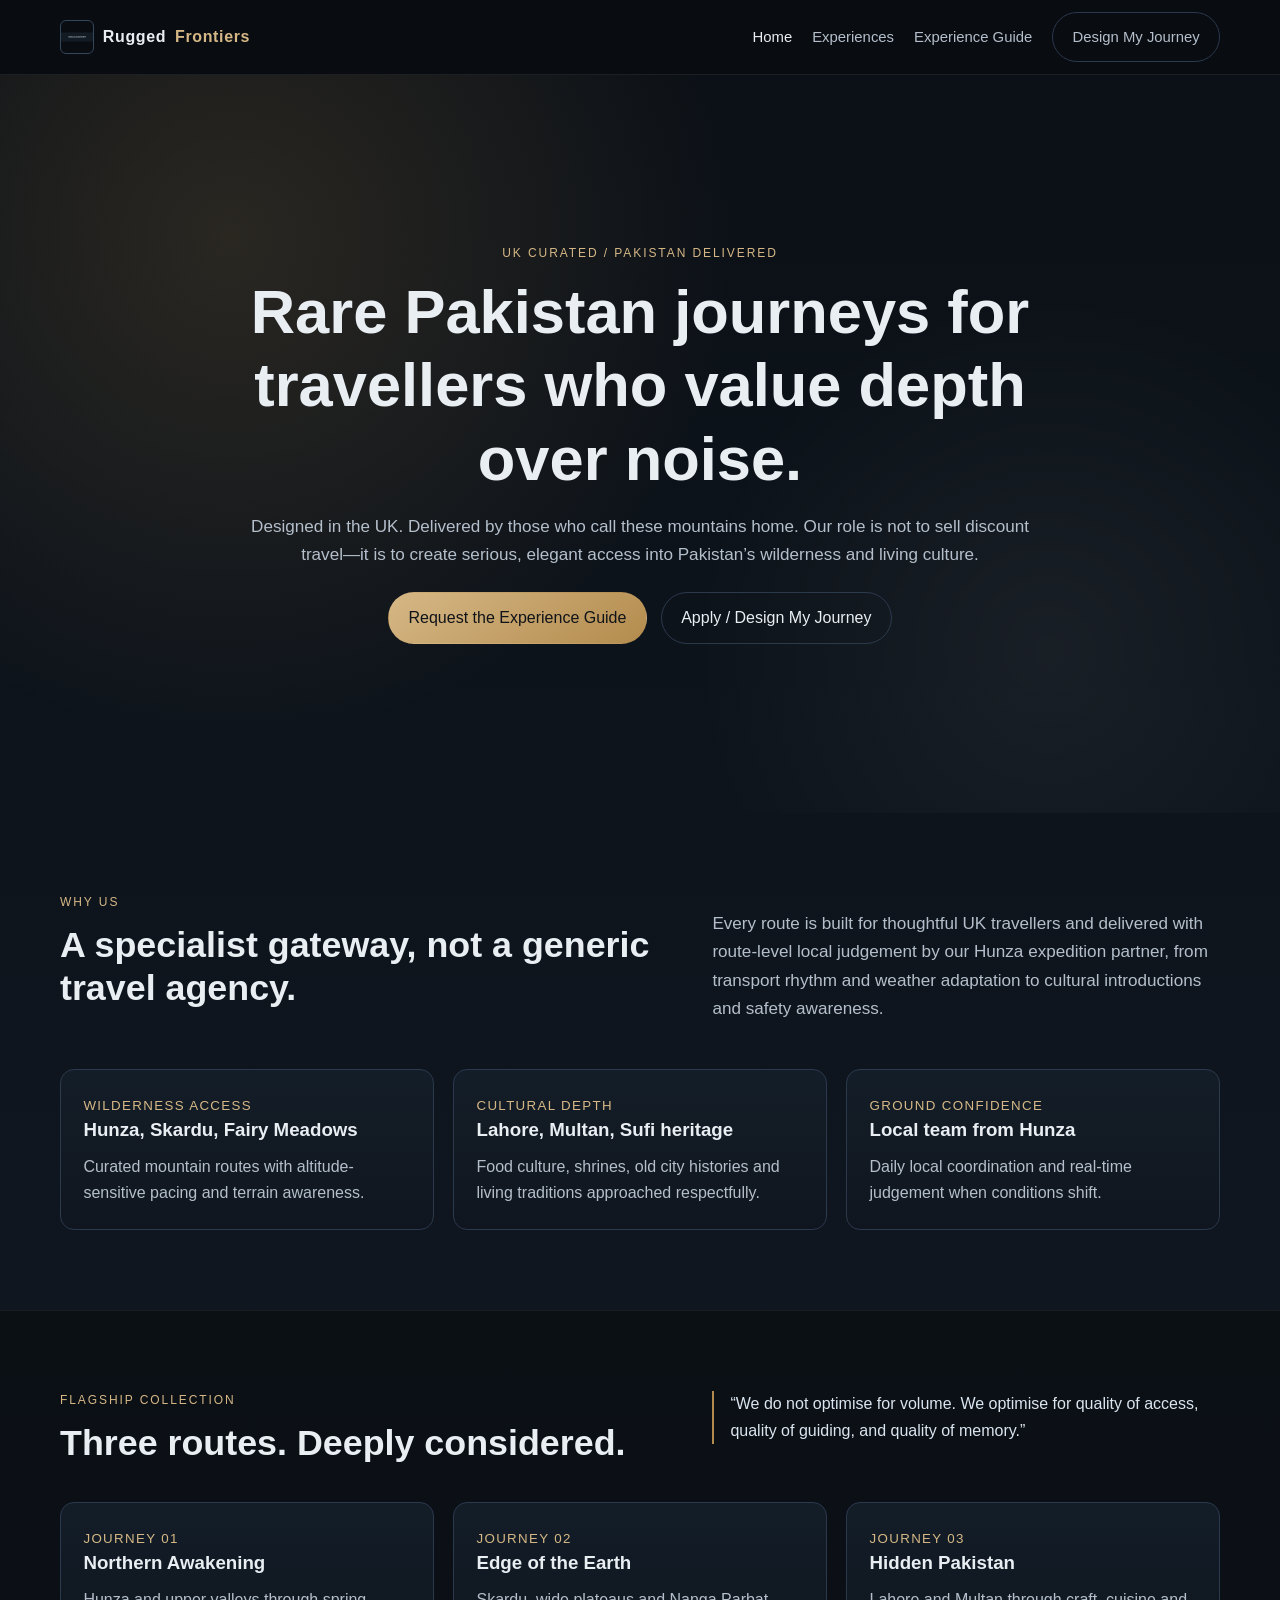
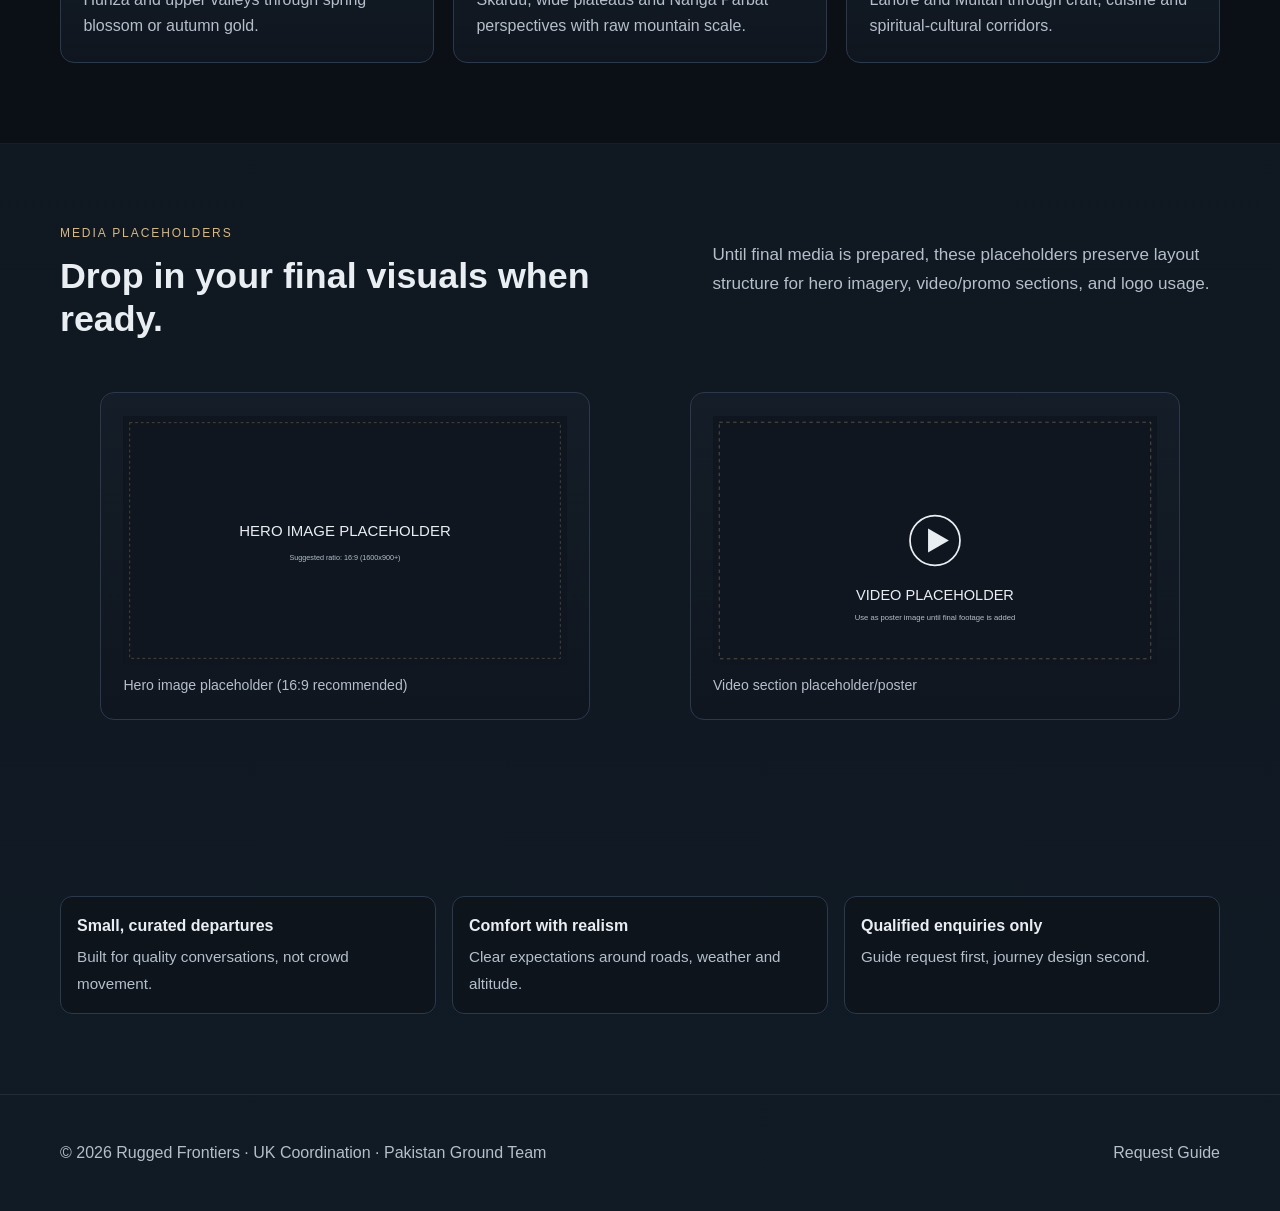
==== commit ac0bbebe: "Add Node 24-ready GitHub Pages workflow" ====
--- a/index.html
+++ b/index.html
@@ -10,7 +10,7 @@
 <body>
   <header class="site-header">
     <div class="container nav">
-      <a class="brand" href="index.html">Rugged <span>Frontiers</span></a>
+      <a class="brand" href="index.html"><img src="assets/logo/logo-placeholder.svg" alt="Rugged Frontiers logo placeholder" class="brand-logo">Rugged <span>Frontiers</span></a>
       <nav class="nav-links">
         <a href="index.html" class="active">Home</a>
         <a href="experiences/northern-awakening.html">Experiences</a>
@@ -24,8 +24,8 @@
     <section class="hero">
       <div class="container hero-content">
         <p class="kicker">UK Curated / Pakistan Delivered</p>
-        <h1>Pakistan in depth, with people who know every mountain turn.</h1>
-        <p class="lead">Designed in the UK. Delivered by those who call these mountains home. We create rare wilderness and cultural journeys for travellers seeking trust, depth and transformation.</p>
+        <h1>Rare Pakistan journeys for travellers who value depth over noise.</h1>
+        <p class="lead">Designed in the UK. Delivered by those who call these mountains home. Our role is not to sell discount travel—it is to create serious, elegant access into Pakistan’s wilderness and living culture.</p>
         <div class="cta-row">
           <a href="experience-guide.html" class="btn btn-primary">Request the Experience Guide</a>
           <a href="apply.html" class="btn btn-outline">Apply / Design My Journey</a>
@@ -34,43 +34,62 @@
     </section>
 
     <section class="section">
-      <div class="container grid-3">
-        <article class="card">
-          <small>Wilderness Access</small>
-          <h3>Hunza, Skardu, Fairy Meadows</h3>
-          <p>Curated mountain routes with careful pacing, altitude awareness and local judgement in changing conditions.</p>
-        </article>
-        <article class="card">
-          <small>Cultural Depth</small>
-          <h3>Lahore, Multan & Sufi heritage</h3>
-          <p>Immersive access to food culture, living traditions, shrines, old city layers and contemporary Pakistani life.</p>
-        </article>
-        <article class="card">
-          <small>Ground Confidence</small>
-          <h3>Delivered by Hunza expedition specialists</h3>
-          <p>Your UK planning is matched with route-level local coordination across transport, stays, safety and daily adaptation.</p>
-        </article>
+      <div class="container split-intro">
+        <div>
+          <p class="kicker">Why us</p>
+          <h2>A specialist gateway, not a generic travel agency.</h2>
+        </div>
+        <p class="lead">Every route is built for thoughtful UK travellers and delivered with route-level local judgement by our Hunza expedition partner, from transport rhythm and weather adaptation to cultural introductions and safety awareness.</p>
+      </div>
+
+      <div class="container grid-3" style="margin-top: 1.8rem;">
+        <article class="card"><small>Wilderness Access</small><h3>Hunza, Skardu, Fairy Meadows</h3><p>Curated mountain routes with altitude-sensitive pacing and terrain awareness.</p></article>
+        <article class="card"><small>Cultural Depth</small><h3>Lahore, Multan, Sufi heritage</h3><p>Food culture, shrines, old city histories and living traditions approached respectfully.</p></article>
+        <article class="card"><small>Ground Confidence</small><h3>Local team from Hunza</h3><p>Daily local coordination and real-time judgement when conditions shift.</p></article>
       </div>
     </section>
 
     <section class="section section-alt">
-      <div class="container grid-2">
+      <div class="container split-intro">
         <div>
-          <h2>Three flagship journeys.</h2>
-          <p class="lead">A focused collection rather than a crowded catalogue. Each route blends wilderness exposure with cultural meaning.</p>
+          <p class="kicker">Flagship Collection</p>
+          <h2>Three routes. Deeply considered.</h2>
         </div>
-        <div class="quote">“We are not selling a cheap holiday. We are opening a door into Pakistan’s mountain and cultural reality—with precision, care and respect.”</div>
+        <div class="quote">“We do not optimise for volume. We optimise for quality of access, quality of guiding, and quality of memory.”</div>
       </div>
+
       <div class="container grid-3" style="margin-top:1.5rem;">
-        <a class="card" href="experiences/northern-awakening.html"><h3>Northern Awakening</h3><p>Hunza and upper valleys through spring blossom or golden autumn windows.</p></a>
-        <a class="card" href="experiences/edge-of-the-earth.html"><h3>Edge of the Earth</h3><p>Skardu, Deosai approach and Nanga Parbat perspectives for high drama and scale.</p></a>
-        <a class="card" href="experiences/hidden-pakistan.html"><h3>Hidden Pakistan</h3><p>Lahore, Multan and sacred-cultural corridors beyond conventional itineraries.</p></a>
+        <a class="card" href="experiences/northern-awakening.html"><small>Journey 01</small><h3>Northern Awakening</h3><p>Hunza and upper valleys through spring blossom or autumn gold.</p></a>
+        <a class="card" href="experiences/edge-of-the-earth.html"><small>Journey 02</small><h3>Edge of the Earth</h3><p>Skardu, wide plateaus and Nanga Parbat perspectives with raw mountain scale.</p></a>
+        <a class="card" href="experiences/hidden-pakistan.html"><small>Journey 03</small><h3>Hidden Pakistan</h3><p>Lahore and Multan through craft, cuisine and spiritual-cultural corridors.</p></a>
+      </div>
+    </section>
+
+
+    <section class="section">
+      <div class="container split-intro">
+        <div><p class="kicker">Media Placeholders</p><h2>Drop in your final visuals when ready.</h2></div>
+        <p class="lead">Until final media is prepared, these placeholders preserve layout structure for hero imagery, video/promo sections, and logo usage.</p>
+      </div>
+      <div class="container grid-2" style="margin-top:1.4rem;">
+        <figure class="card"><img src="assets/images/hero-image-placeholder.svg" alt="Hero image placeholder"><figcaption class="notice">Hero image placeholder (16:9 recommended)</figcaption></figure>
+        <figure class="card"><img src="assets/images/video-placeholder.svg" alt="Video placeholder"><figcaption class="notice">Video section placeholder/poster</figcaption></figure>
+      </div>
+    </section>
+    <section class="section">
+      <div class="container trust-band">
+        <div class="trust-item"><strong>Small, curated departures</strong><span>Built for quality conversations, not crowd movement.</span></div>
+        <div class="trust-item"><strong>Comfort with realism</strong><span>Clear expectations around roads, weather and altitude.</span></div>
+        <div class="trust-item"><strong>Qualified enquiries only</strong><span>Guide request first, journey design second.</span></div>
       </div>
     </section>
   </main>
 
   <footer class="site-footer">
-    <div class="container">© <span data-year></span> Rugged Frontiers · UK Coordination · Pakistan Ground Team</div>
+    <div class="container footer-row">
+      <p>© <span data-year></span> Rugged Frontiers · UK Coordination · Pakistan Ground Team</p>
+      <a href="experience-guide.html">Request Guide</a>
+    </div>
   </footer>
   <script src="js/main.js"></script>
 </body>
--- a/css/style.css
+++ b/css/style.css
@@ -1,135 +1,71 @@
 :root {
-  --bg: #0d1117;
-  --bg-soft: #141b24;
-  --text: #e8edf2;
-  --muted: #b6c2cf;
-  --accent: #b08a4a;
-  --accent-soft: #d2b27a;
-  --line: #273446;
+  --bg: #0a0f14;
+  --bg-soft: #131a23;
+  --panel: #121a24;
+  --text: #e9eef3;
+  --muted: #b4bfcb;
+  --accent: #b38b4d;
+  --accent-soft: #d6b886;
+  --line: #2b394d;
   --max: 1160px;
   --radius: 14px;
 }
-
 * { box-sizing: border-box; }
 html, body { margin: 0; padding: 0; }
-body {
-  font-family: "Inter", "Segoe UI", Roboto, sans-serif;
-  background: linear-gradient(180deg, #0b0f14 0%, #0f151d 45%, #101821 100%);
-  color: var(--text);
-  line-height: 1.6;
-}
-img { max-width: 100%; display: block; }
+body { font-family: Inter, "Segoe UI", Roboto, sans-serif; background: linear-gradient(180deg, #0b1016 0%, #0f161f 45%, #111b25 100%); color: var(--text); line-height: 1.65; }
 a { color: inherit; text-decoration: none; }
-
 .container { width: min(92%, var(--max)); margin: 0 auto; }
 
-.site-header {
-  position: sticky;
-  top: 0;
-  z-index: 50;
-  backdrop-filter: blur(10px);
-  background: rgba(10, 13, 17, 0.78);
-  border-bottom: 1px solid rgba(255,255,255,0.08);
-}
-.nav {
-  display: flex;
-  justify-content: space-between;
-  align-items: center;
-  min-height: 72px;
-}
-.brand { font-weight: 600; letter-spacing: 0.04em; }
+.site-header { position: sticky; top: 0; z-index: 50; backdrop-filter: blur(10px); background: rgba(10,13,17,.75); border-bottom: 1px solid rgba(255,255,255,.08); }
+.nav { display: flex; align-items: center; justify-content: space-between; min-height: 74px; }
+.brand { font-weight: 600; letter-spacing: .04em; display:flex; align-items:center; gap:.55rem; }
+.brand-logo { width: 34px; height: 34px; border-radius: 6px; border:1px solid #34465a; }
 .brand span { color: var(--accent-soft); }
-.nav-links { display: flex; gap: 1.25rem; align-items: center; }
-.nav-links a { color: var(--muted); font-size: 0.94rem; }
-.nav-links a:hover, .nav-links a.active { color: var(--text); }
+.nav-links { display: flex; align-items: center; gap: 1.25rem; }
+.nav-links a { color: var(--muted); font-size: .93rem; }
+.nav-links a.active, .nav-links a:hover { color: var(--text); }
 
-.btn {
-  display: inline-block;
-  padding: 0.78rem 1.2rem;
-  border-radius: 999px;
-  border: 1px solid var(--line);
-  transition: 0.25s ease;
-  font-weight: 500;
-}
-.btn-primary {
-  background: linear-gradient(145deg, var(--accent-soft), var(--accent));
-  color: #101317;
-  border-color: transparent;
-}
+.btn { display: inline-block; padding: .75rem 1.2rem; border-radius: 999px; border: 1px solid var(--line); transition: .2s ease; font-weight: 500; }
+.btn-primary { background: linear-gradient(145deg, var(--accent-soft), var(--accent)); color: #101318; border-color: transparent; }
 .btn-primary:hover { transform: translateY(-1px); }
 .btn-outline:hover { border-color: var(--accent-soft); color: var(--accent-soft); }
 
-.hero {
-  min-height: 84vh;
-  display: grid;
-  place-items: center;
-  position: relative;
-  overflow: hidden;
-}
-.hero::before {
-  content: "";
-  position: absolute;
-  inset: 0;
-  background: radial-gradient(circle at 20% 25%, rgba(176,138,74,.18), transparent 45%),
-              radial-gradient(circle at 75% 70%, rgba(255,255,255,.06), transparent 35%);
-}
-.hero-content { position: relative; max-width: 760px; text-align: center; }
-.kicker { letter-spacing: .16em; text-transform: uppercase; color: var(--accent-soft); font-size: .75rem; }
-h1, h2, h3 { line-height: 1.2; margin: 0 0 1rem; }
-h1 { font-size: clamp(2rem, 5vw, 4rem); }
-h2 { font-size: clamp(1.6rem, 3vw, 2.4rem); }
-.lead { color: var(--muted); font-size: 1.08rem; }
-.cta-row { display: flex; gap: .9rem; justify-content: center; flex-wrap: wrap; margin-top: 1.4rem; }
+.hero { min-height: 82vh; display: grid; place-items: center; position: relative; overflow: hidden; }
+.hero::before { content: ""; position: absolute; inset: 0; background: radial-gradient(circle at 18% 22%, rgba(179,139,77,.18), transparent 42%), radial-gradient(circle at 82% 78%, rgba(255,255,255,.05), transparent 30%); }
+.hero-content { position: relative; max-width: 820px; text-align: center; }
+.kicker { margin: 0 0 .7rem; letter-spacing: .16em; text-transform: uppercase; color: var(--accent-soft); font-size: .75rem; }
+h1, h2, h3 { line-height: 1.2; margin: 0 0 .8rem; }
+h1 { font-size: clamp(2.1rem, 4.8vw, 4.2rem); }
+h2 { font-size: clamp(1.6rem, 2.8vw, 2.4rem); }
+.lead { color: var(--muted); font-size: 1.07rem; }
+.cta-row { margin-top: 1.4rem; display: flex; gap: .9rem; justify-content: center; flex-wrap: wrap; }
 
 .section { padding: 5rem 0; }
-.section-alt { background: rgba(10, 14, 18, 0.7); border-top: 1px solid rgba(255,255,255,0.06); border-bottom: 1px solid rgba(255,255,255,0.06); }
-.grid-3 { display: grid; grid-template-columns: repeat(3, 1fr); gap: 1.2rem; }
-.grid-2 { display: grid; grid-template-columns: repeat(2, 1fr); gap: 1.6rem; }
-.card {
-  background: linear-gradient(180deg, rgba(21,29,39,.95), rgba(15,20,27,.95));
-  border: 1px solid var(--line);
-  border-radius: var(--radius);
-  padding: 1.4rem;
-}
-.card p { color: var(--muted); margin-top: .5rem; }
+.section-alt { background: rgba(10,14,18,.7); border-block: 1px solid rgba(255,255,255,.06); }
+.split-intro { display: grid; grid-template-columns: 1.1fr .9fr; gap: 2rem; align-items: start; }
+.grid-3 { display: grid; grid-template-columns: repeat(3,1fr); gap: 1.2rem; }
+.grid-2 { display: grid; grid-template-columns: repeat(2,1fr); gap: 1.2rem; }
+
+.card { background: linear-gradient(180deg, rgba(20,29,40,.97), rgba(15,22,31,.95)); border: 1px solid var(--line); border-radius: var(--radius); padding: 1.4rem; }
 .card small { color: var(--accent-soft); text-transform: uppercase; letter-spacing: .1em; }
+.card p { color: var(--muted); margin: .55rem 0 0; }
+.quote { border-left: 2px solid var(--accent); padding-left: 1rem; color: #dbe5ef; }
 
-.quote {
-  border-left: 2px solid var(--accent);
-  padding-left: 1rem;
-  color: #dde4ec;
-  font-size: 1.12rem;
-}
+.trust-band { display: grid; grid-template-columns: repeat(3,1fr); gap: 1rem; }
+.trust-item { background: rgba(13,19,26,.9); border: 1px solid var(--line); border-radius: 12px; padding: 1rem; }
+.trust-item strong { display: block; margin-bottom: .3rem; }
+.trust-item span { color: var(--muted); font-size: .95rem; }
 
-.form-wrap {
-  max-width: 760px;
-  margin: 0 auto;
-  background: rgba(14,20,27,.9);
-  border: 1px solid var(--line);
-  border-radius: var(--radius);
-  padding: 2rem;
-}
-label { display: block; font-size: .9rem; margin: .85rem 0 .35rem; color: var(--muted); }
-input, textarea, select {
-  width: 100%;
-  padding: .8rem .9rem;
-  border-radius: 10px;
-  border: 1px solid #304156;
-  background: #10161e;
-  color: var(--text);
-}
+.form-wrap { max-width: 780px; margin: 1.5rem auto 0; background: rgba(14,20,27,.9); border: 1px solid var(--line); border-radius: var(--radius); padding: 1.8rem; }
+label { display: block; margin: .8rem 0 .35rem; color: var(--muted); font-size: .9rem; }
+input, textarea, select { width: 100%; padding: .8rem .9rem; border-radius: 10px; border: 1px solid #33465d; background: #10161f; color: var(--text); }
 textarea { min-height: 130px; resize: vertical; }
 .notice { color: var(--muted); font-size: .88rem; }
 
-.site-footer {
-  border-top: 1px solid rgba(255,255,255,.08);
-  padding: 2rem 0;
-  color: var(--muted);
-  font-size: .92rem;
-}
+.site-footer { border-top: 1px solid rgba(255,255,255,.08); padding: 1.8rem 0; color: var(--muted); }
+.footer-row { display: flex; justify-content: space-between; align-items: center; gap: 1rem; }
 
-@media (max-width: 920px) {
-  .grid-3 { grid-template-columns: 1fr; }
-  .grid-2 { grid-template-columns: 1fr; }
+@media (max-width: 940px) {
+  .split-intro, .grid-3, .grid-2, .trust-band { grid-template-columns: 1fr; }
   .nav { flex-wrap: wrap; padding: .5rem 0 1rem; }
 }
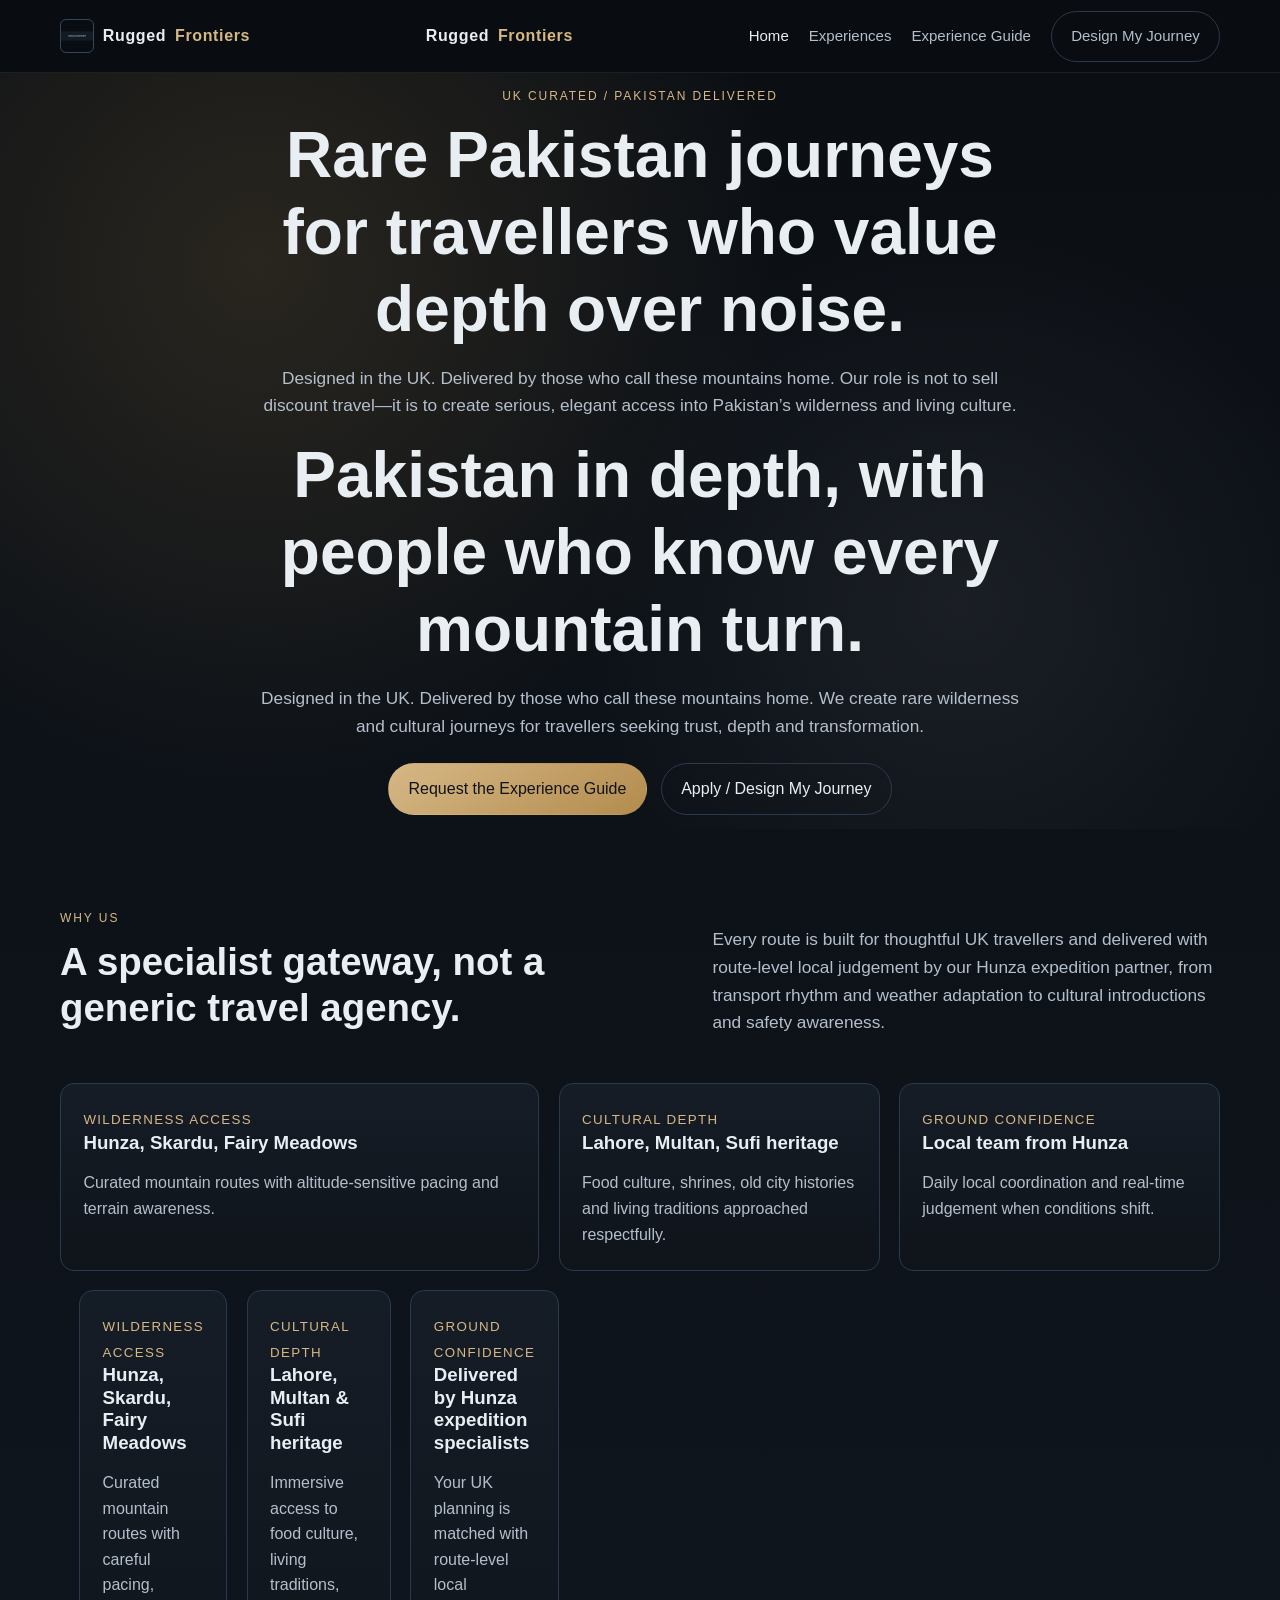
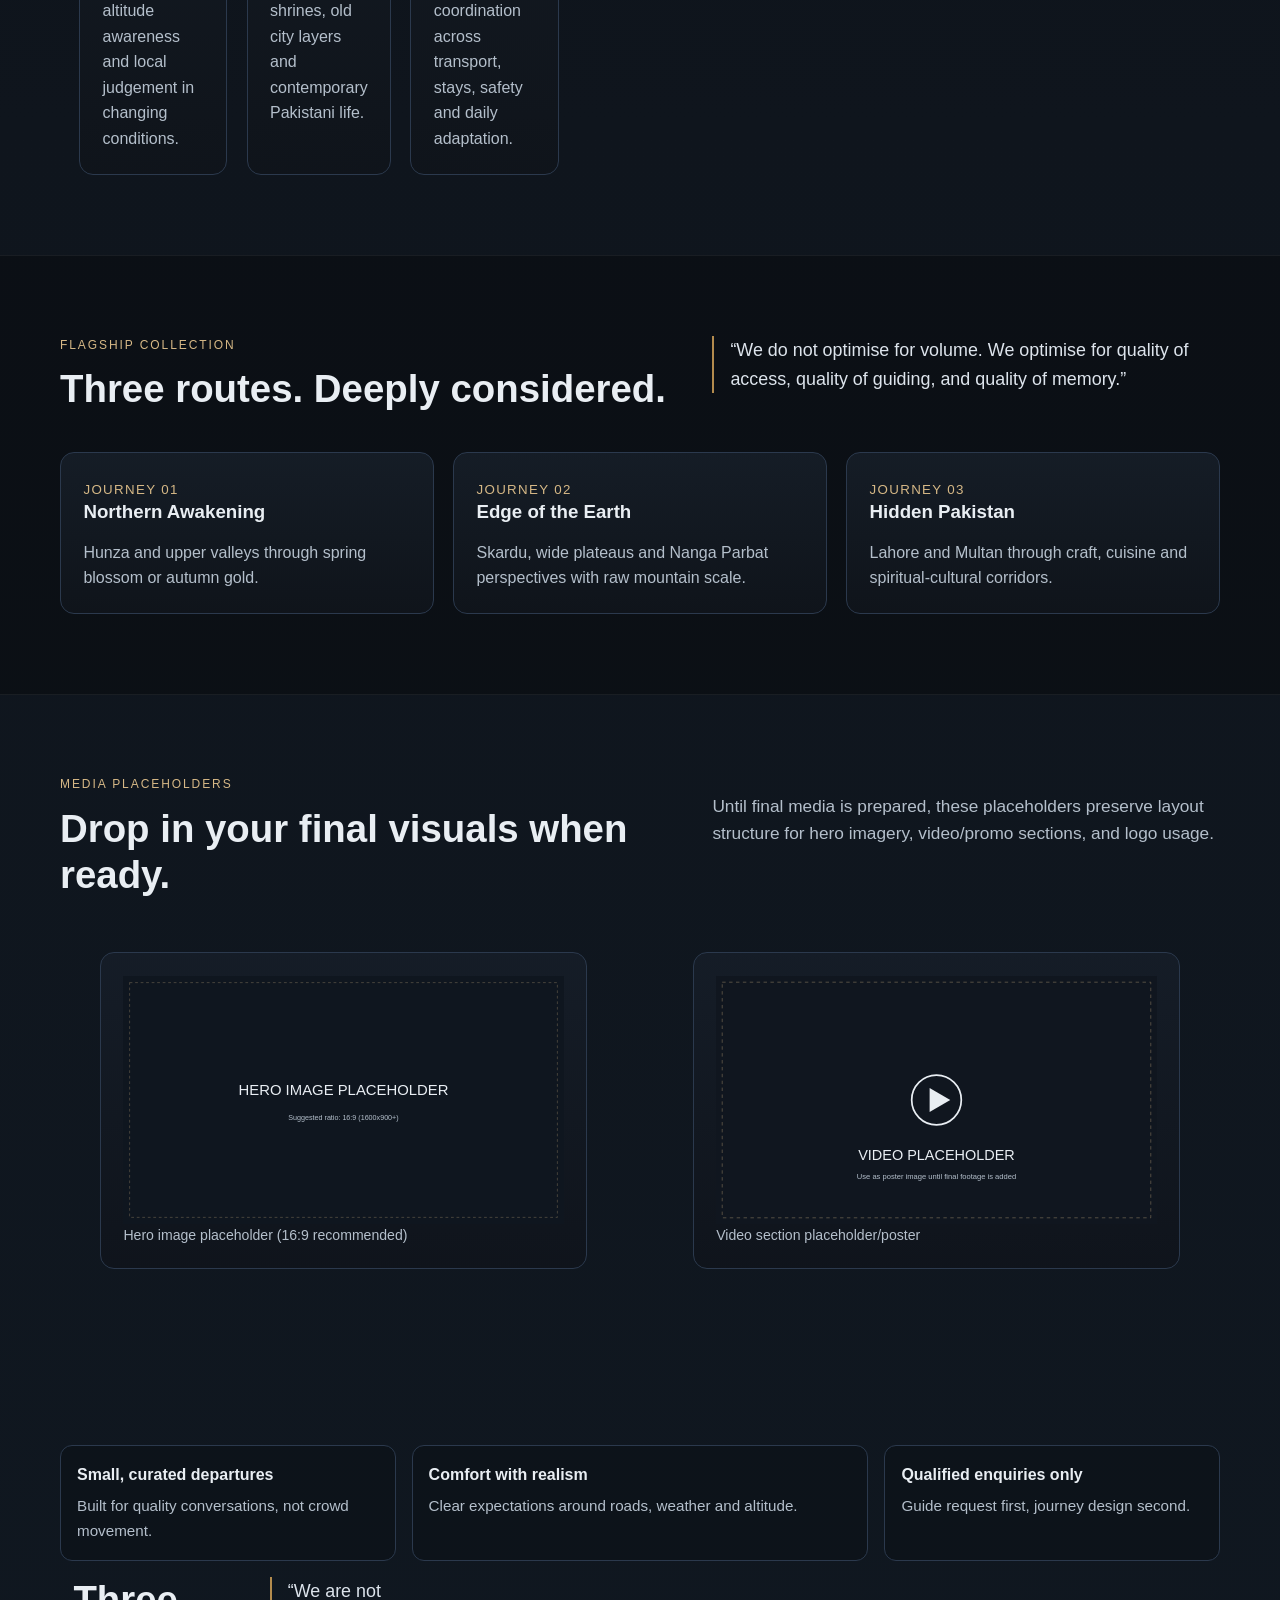
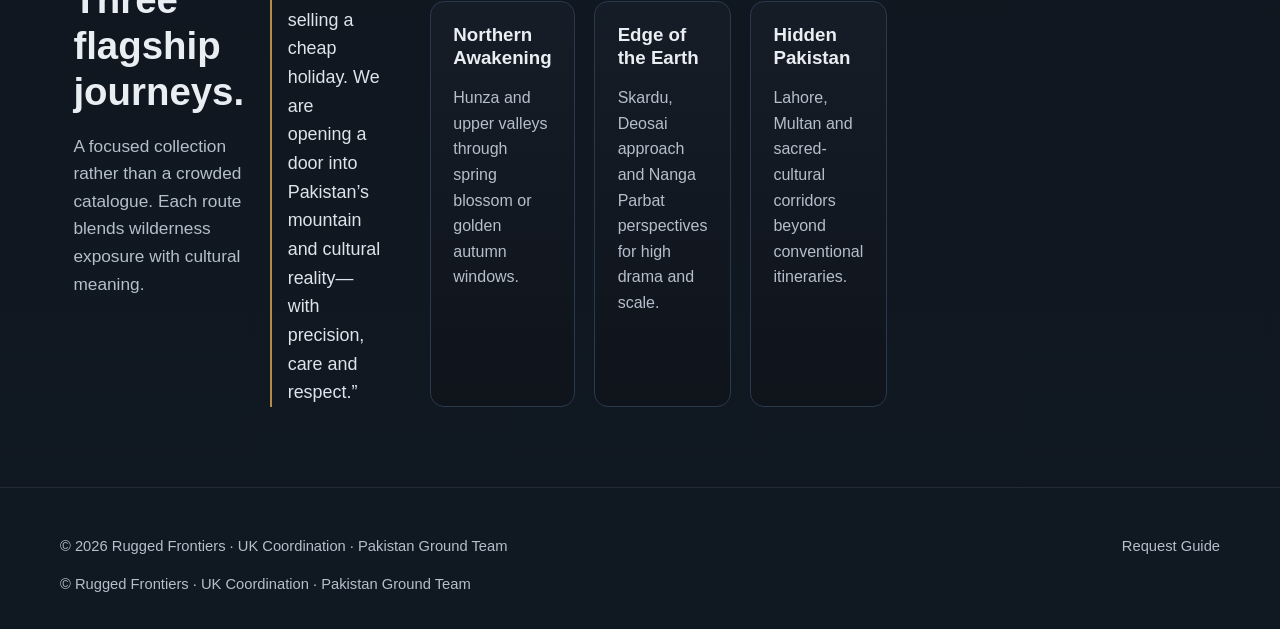
==== commit 6038c45d: "Merge branch 'main' into codex/create-static-travel-website-structure-3935pr" ====
--- a/index.html
+++ b/index.html
@@ -11,6 +11,7 @@
   <header class="site-header">
     <div class="container nav">
       <a class="brand" href="index.html"><img src="assets/logo/logo-placeholder.svg" alt="Rugged Frontiers logo placeholder" class="brand-logo">Rugged <span>Frontiers</span></a>
+      <a class="brand" href="index.html">Rugged <span>Frontiers</span></a>
       <nav class="nav-links">
         <a href="index.html" class="active">Home</a>
         <a href="experiences/northern-awakening.html">Experiences</a>
@@ -26,6 +27,8 @@
         <p class="kicker">UK Curated / Pakistan Delivered</p>
         <h1>Rare Pakistan journeys for travellers who value depth over noise.</h1>
         <p class="lead">Designed in the UK. Delivered by those who call these mountains home. Our role is not to sell discount travel—it is to create serious, elegant access into Pakistan’s wilderness and living culture.</p>
+        <h1>Pakistan in depth, with people who know every mountain turn.</h1>
+        <p class="lead">Designed in the UK. Delivered by those who call these mountains home. We create rare wilderness and cultural journeys for travellers seeking trust, depth and transformation.</p>
         <div class="cta-row">
           <a href="experience-guide.html" class="btn btn-primary">Request the Experience Guide</a>
           <a href="apply.html" class="btn btn-outline">Apply / Design My Journey</a>
@@ -46,6 +49,22 @@
         <article class="card"><small>Wilderness Access</small><h3>Hunza, Skardu, Fairy Meadows</h3><p>Curated mountain routes with altitude-sensitive pacing and terrain awareness.</p></article>
         <article class="card"><small>Cultural Depth</small><h3>Lahore, Multan, Sufi heritage</h3><p>Food culture, shrines, old city histories and living traditions approached respectfully.</p></article>
         <article class="card"><small>Ground Confidence</small><h3>Local team from Hunza</h3><p>Daily local coordination and real-time judgement when conditions shift.</p></article>
+      <div class="container grid-3">
+        <article class="card">
+          <small>Wilderness Access</small>
+          <h3>Hunza, Skardu, Fairy Meadows</h3>
+          <p>Curated mountain routes with careful pacing, altitude awareness and local judgement in changing conditions.</p>
+        </article>
+        <article class="card">
+          <small>Cultural Depth</small>
+          <h3>Lahore, Multan & Sufi heritage</h3>
+          <p>Immersive access to food culture, living traditions, shrines, old city layers and contemporary Pakistani life.</p>
+        </article>
+        <article class="card">
+          <small>Ground Confidence</small>
+          <h3>Delivered by Hunza expedition specialists</h3>
+          <p>Your UK planning is matched with route-level local coordination across transport, stays, safety and daily adaptation.</p>
+        </article>
       </div>
     </section>
 
@@ -81,6 +100,17 @@
         <div class="trust-item"><strong>Small, curated departures</strong><span>Built for quality conversations, not crowd movement.</span></div>
         <div class="trust-item"><strong>Comfort with realism</strong><span>Clear expectations around roads, weather and altitude.</span></div>
         <div class="trust-item"><strong>Qualified enquiries only</strong><span>Guide request first, journey design second.</span></div>
+      <div class="container grid-2">
+        <div>
+          <h2>Three flagship journeys.</h2>
+          <p class="lead">A focused collection rather than a crowded catalogue. Each route blends wilderness exposure with cultural meaning.</p>
+        </div>
+        <div class="quote">“We are not selling a cheap holiday. We are opening a door into Pakistan’s mountain and cultural reality—with precision, care and respect.”</div>
+      </div>
+      <div class="container grid-3" style="margin-top:1.5rem;">
+        <a class="card" href="experiences/northern-awakening.html"><h3>Northern Awakening</h3><p>Hunza and upper valleys through spring blossom or golden autumn windows.</p></a>
+        <a class="card" href="experiences/edge-of-the-earth.html"><h3>Edge of the Earth</h3><p>Skardu, Deosai approach and Nanga Parbat perspectives for high drama and scale.</p></a>
+        <a class="card" href="experiences/hidden-pakistan.html"><h3>Hidden Pakistan</h3><p>Lahore, Multan and sacred-cultural corridors beyond conventional itineraries.</p></a>
       </div>
     </section>
   </main>
@@ -90,6 +120,7 @@
       <p>© <span data-year></span> Rugged Frontiers · UK Coordination · Pakistan Ground Team</p>
       <a href="experience-guide.html">Request Guide</a>
     </div>
+    <div class="container">© <span data-year></span> Rugged Frontiers · UK Coordination · Pakistan Ground Team</div>
   </footer>
   <script src="js/main.js"></script>
 </body>
--- a/css/style.css
+++ b/css/style.css
@@ -67,5 +67,137 @@
 
 @media (max-width: 940px) {
   .split-intro, .grid-3, .grid-2, .trust-band { grid-template-columns: 1fr; }
+  --bg: #0d1117;
+  --bg-soft: #141b24;
+  --text: #e8edf2;
+  --muted: #b6c2cf;
+  --accent: #b08a4a;
+  --accent-soft: #d2b27a;
+  --line: #273446;
+  --max: 1160px;
+  --radius: 14px;
+}
+
+* { box-sizing: border-box; }
+html, body { margin: 0; padding: 0; }
+body {
+  font-family: "Inter", "Segoe UI", Roboto, sans-serif;
+  background: linear-gradient(180deg, #0b0f14 0%, #0f151d 45%, #101821 100%);
+  color: var(--text);
+  line-height: 1.6;
+}
+img { max-width: 100%; display: block; }
+a { color: inherit; text-decoration: none; }
+
+.container { width: min(92%, var(--max)); margin: 0 auto; }
+
+.site-header {
+  position: sticky;
+  top: 0;
+  z-index: 50;
+  backdrop-filter: blur(10px);
+  background: rgba(10, 13, 17, 0.78);
+  border-bottom: 1px solid rgba(255,255,255,0.08);
+}
+.nav {
+  display: flex;
+  justify-content: space-between;
+  align-items: center;
+  min-height: 72px;
+}
+.brand { font-weight: 600; letter-spacing: 0.04em; }
+.brand span { color: var(--accent-soft); }
+.nav-links { display: flex; gap: 1.25rem; align-items: center; }
+.nav-links a { color: var(--muted); font-size: 0.94rem; }
+.nav-links a:hover, .nav-links a.active { color: var(--text); }
+
+.btn {
+  display: inline-block;
+  padding: 0.78rem 1.2rem;
+  border-radius: 999px;
+  border: 1px solid var(--line);
+  transition: 0.25s ease;
+  font-weight: 500;
+}
+.btn-primary {
+  background: linear-gradient(145deg, var(--accent-soft), var(--accent));
+  color: #101317;
+  border-color: transparent;
+}
+.btn-primary:hover { transform: translateY(-1px); }
+.btn-outline:hover { border-color: var(--accent-soft); color: var(--accent-soft); }
+
+.hero {
+  min-height: 84vh;
+  display: grid;
+  place-items: center;
+  position: relative;
+  overflow: hidden;
+}
+.hero::before {
+  content: "";
+  position: absolute;
+  inset: 0;
+  background: radial-gradient(circle at 20% 25%, rgba(176,138,74,.18), transparent 45%),
+              radial-gradient(circle at 75% 70%, rgba(255,255,255,.06), transparent 35%);
+}
+.hero-content { position: relative; max-width: 760px; text-align: center; }
+.kicker { letter-spacing: .16em; text-transform: uppercase; color: var(--accent-soft); font-size: .75rem; }
+h1, h2, h3 { line-height: 1.2; margin: 0 0 1rem; }
+h1 { font-size: clamp(2rem, 5vw, 4rem); }
+h2 { font-size: clamp(1.6rem, 3vw, 2.4rem); }
+.lead { color: var(--muted); font-size: 1.08rem; }
+.cta-row { display: flex; gap: .9rem; justify-content: center; flex-wrap: wrap; margin-top: 1.4rem; }
+
+.section { padding: 5rem 0; }
+.section-alt { background: rgba(10, 14, 18, 0.7); border-top: 1px solid rgba(255,255,255,0.06); border-bottom: 1px solid rgba(255,255,255,0.06); }
+.grid-3 { display: grid; grid-template-columns: repeat(3, 1fr); gap: 1.2rem; }
+.grid-2 { display: grid; grid-template-columns: repeat(2, 1fr); gap: 1.6rem; }
+.card {
+  background: linear-gradient(180deg, rgba(21,29,39,.95), rgba(15,20,27,.95));
+  border: 1px solid var(--line);
+  border-radius: var(--radius);
+  padding: 1.4rem;
+}
+.card p { color: var(--muted); margin-top: .5rem; }
+.card small { color: var(--accent-soft); text-transform: uppercase; letter-spacing: .1em; }
+
+.quote {
+  border-left: 2px solid var(--accent);
+  padding-left: 1rem;
+  color: #dde4ec;
+  font-size: 1.12rem;
+}
+
+.form-wrap {
+  max-width: 760px;
+  margin: 0 auto;
+  background: rgba(14,20,27,.9);
+  border: 1px solid var(--line);
+  border-radius: var(--radius);
+  padding: 2rem;
+}
+label { display: block; font-size: .9rem; margin: .85rem 0 .35rem; color: var(--muted); }
+input, textarea, select {
+  width: 100%;
+  padding: .8rem .9rem;
+  border-radius: 10px;
+  border: 1px solid #304156;
+  background: #10161e;
+  color: var(--text);
+}
+textarea { min-height: 130px; resize: vertical; }
+.notice { color: var(--muted); font-size: .88rem; }
+
+.site-footer {
+  border-top: 1px solid rgba(255,255,255,.08);
+  padding: 2rem 0;
+  color: var(--muted);
+  font-size: .92rem;
+}
+
+@media (max-width: 920px) {
+  .grid-3 { grid-template-columns: 1fr; }
+  .grid-2 { grid-template-columns: 1fr; }
   .nav { flex-wrap: wrap; padding: .5rem 0 1rem; }
 }
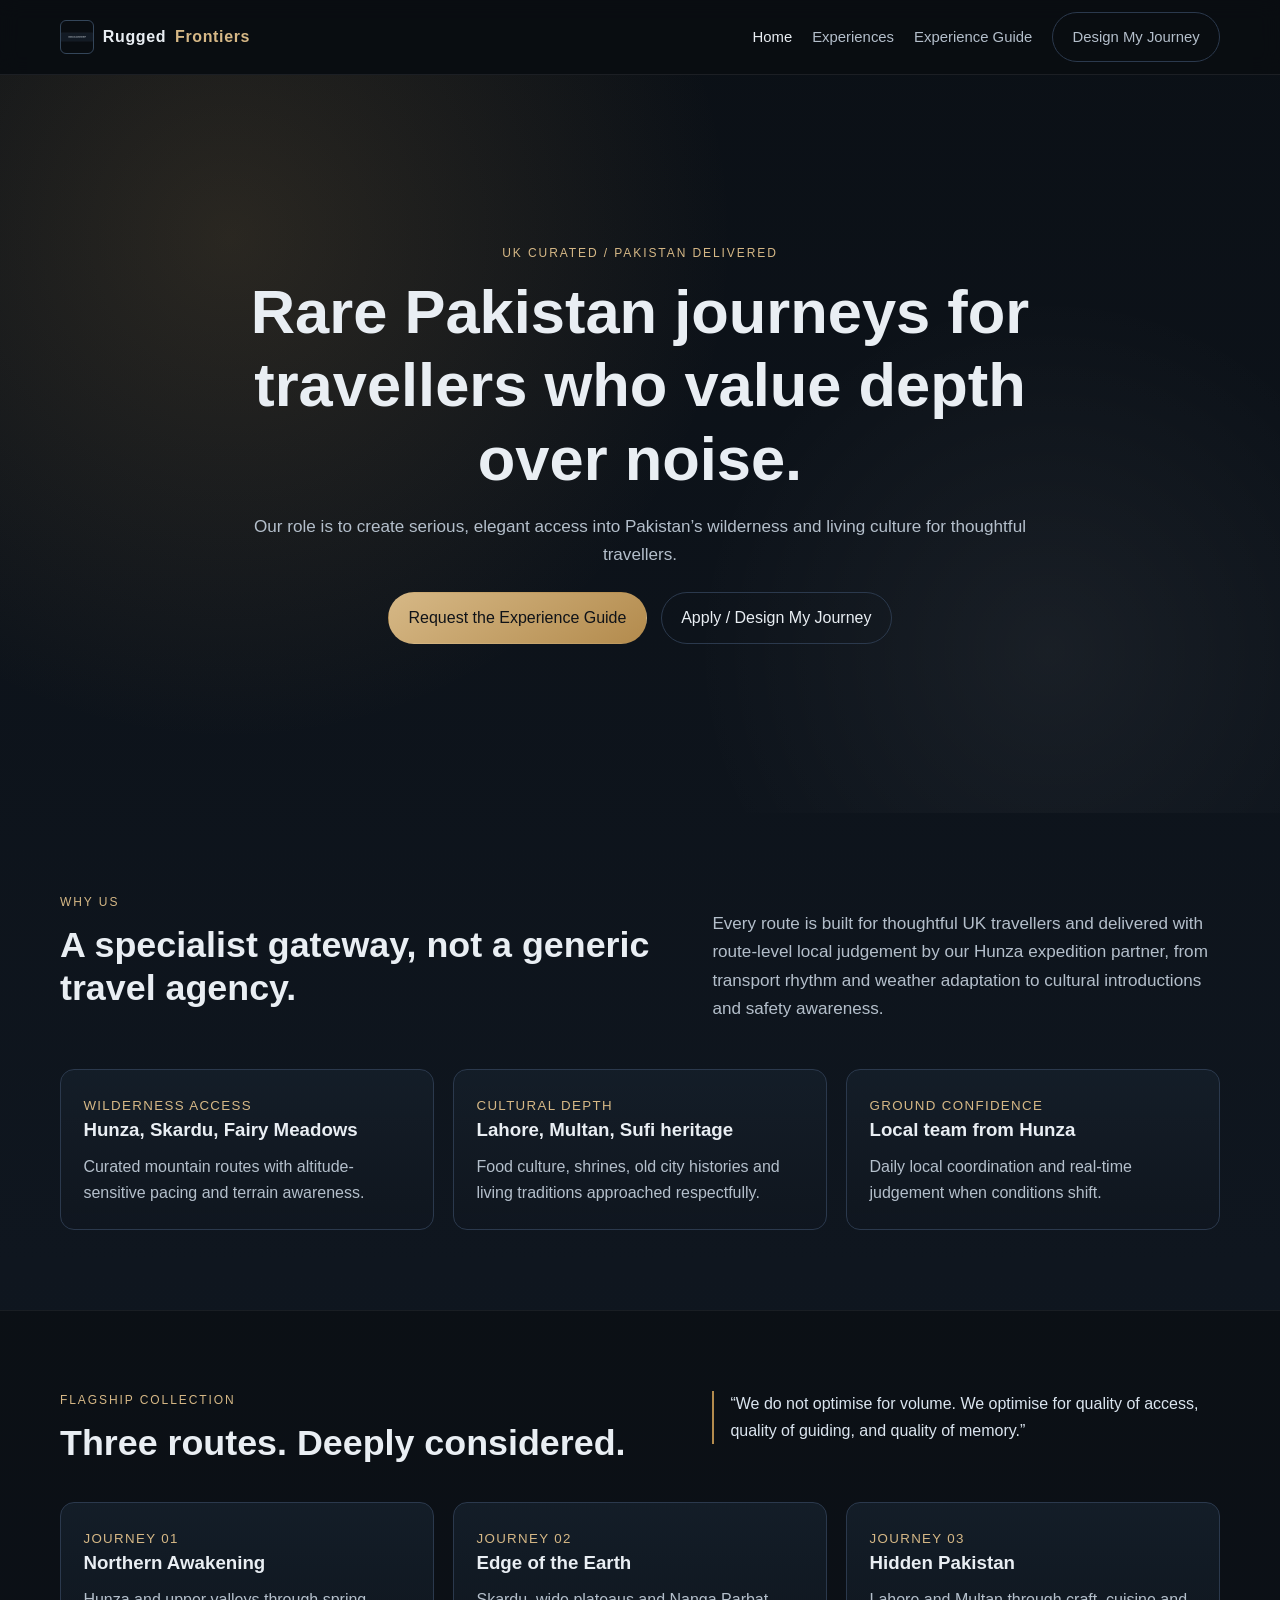
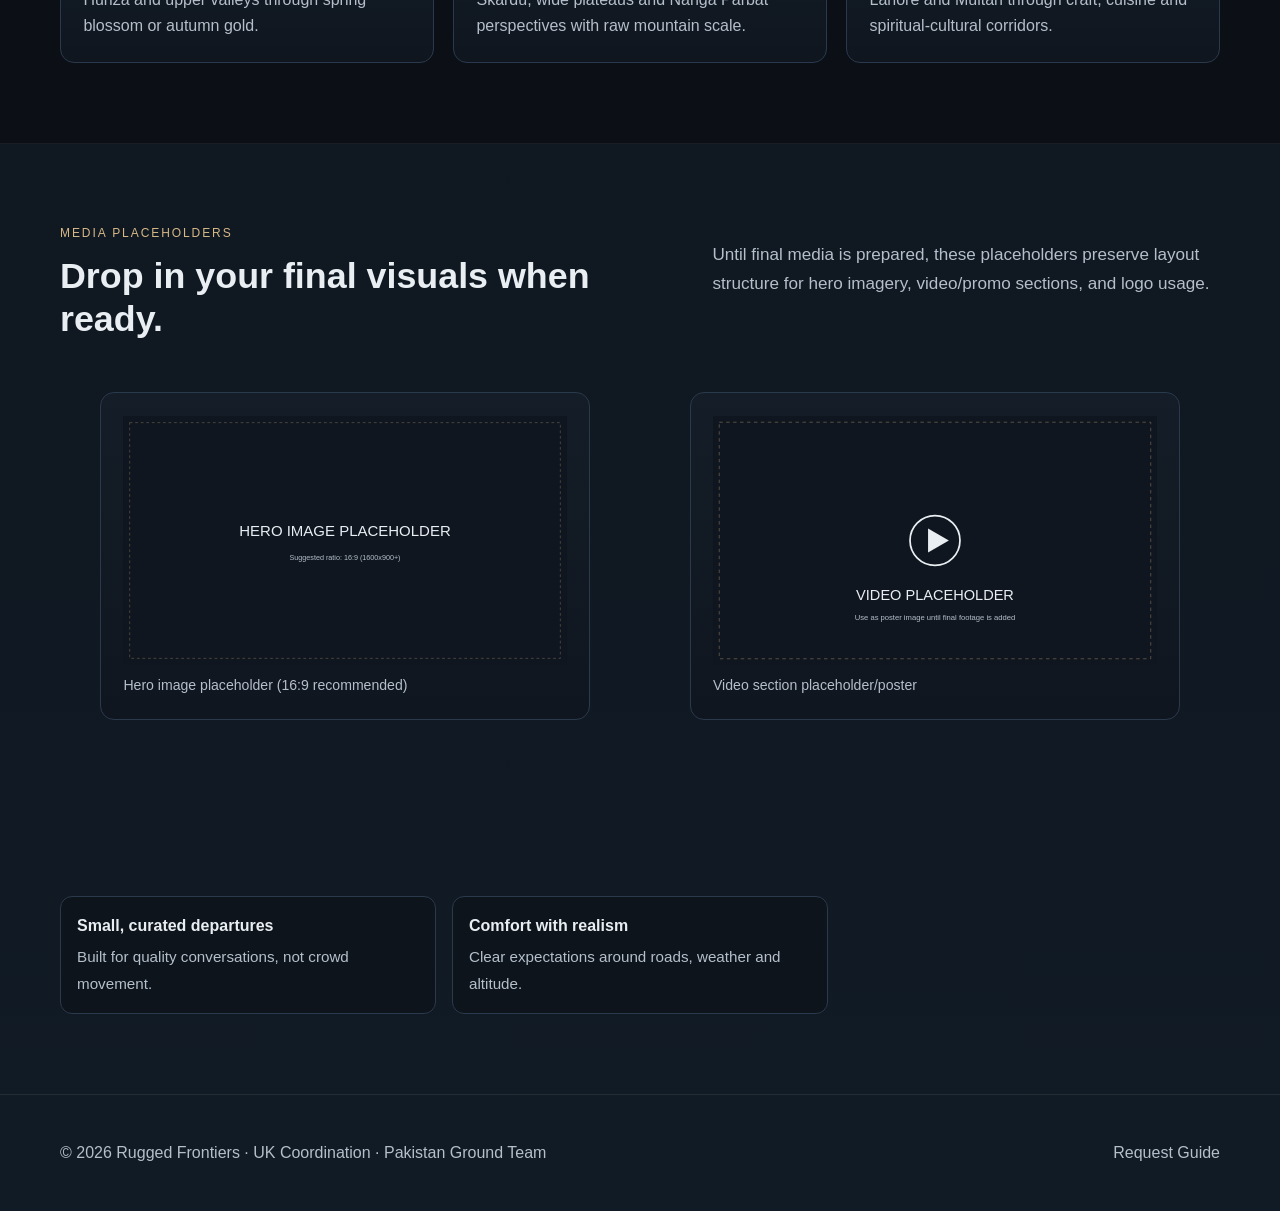
==== commit ca1c701a: "Remove duplicated messaging on homepage" ====
--- a/index.html
+++ b/index.html
@@ -11,7 +11,6 @@
   <header class="site-header">
     <div class="container nav">
       <a class="brand" href="index.html"><img src="assets/logo/logo-placeholder.svg" alt="Rugged Frontiers logo placeholder" class="brand-logo">Rugged <span>Frontiers</span></a>
-      <a class="brand" href="index.html">Rugged <span>Frontiers</span></a>
       <nav class="nav-links">
         <a href="index.html" class="active">Home</a>
         <a href="experiences/northern-awakening.html">Experiences</a>
@@ -26,9 +25,7 @@
       <div class="container hero-content">
         <p class="kicker">UK Curated / Pakistan Delivered</p>
         <h1>Rare Pakistan journeys for travellers who value depth over noise.</h1>
-        <p class="lead">Designed in the UK. Delivered by those who call these mountains home. Our role is not to sell discount travel—it is to create serious, elegant access into Pakistan’s wilderness and living culture.</p>
-        <h1>Pakistan in depth, with people who know every mountain turn.</h1>
-        <p class="lead">Designed in the UK. Delivered by those who call these mountains home. We create rare wilderness and cultural journeys for travellers seeking trust, depth and transformation.</p>
+        <p class="lead">Our role is to create serious, elegant access into Pakistan’s wilderness and living culture for thoughtful travellers.</p>
         <div class="cta-row">
           <a href="experience-guide.html" class="btn btn-primary">Request the Experience Guide</a>
           <a href="apply.html" class="btn btn-outline">Apply / Design My Journey</a>
@@ -49,22 +46,6 @@
         <article class="card"><small>Wilderness Access</small><h3>Hunza, Skardu, Fairy Meadows</h3><p>Curated mountain routes with altitude-sensitive pacing and terrain awareness.</p></article>
         <article class="card"><small>Cultural Depth</small><h3>Lahore, Multan, Sufi heritage</h3><p>Food culture, shrines, old city histories and living traditions approached respectfully.</p></article>
         <article class="card"><small>Ground Confidence</small><h3>Local team from Hunza</h3><p>Daily local coordination and real-time judgement when conditions shift.</p></article>
-      <div class="container grid-3">
-        <article class="card">
-          <small>Wilderness Access</small>
-          <h3>Hunza, Skardu, Fairy Meadows</h3>
-          <p>Curated mountain routes with careful pacing, altitude awareness and local judgement in changing conditions.</p>
-        </article>
-        <article class="card">
-          <small>Cultural Depth</small>
-          <h3>Lahore, Multan & Sufi heritage</h3>
-          <p>Immersive access to food culture, living traditions, shrines, old city layers and contemporary Pakistani life.</p>
-        </article>
-        <article class="card">
-          <small>Ground Confidence</small>
-          <h3>Delivered by Hunza expedition specialists</h3>
-          <p>Your UK planning is matched with route-level local coordination across transport, stays, safety and daily adaptation.</p>
-        </article>
       </div>
     </section>
 
@@ -99,18 +80,6 @@
       <div class="container trust-band">
         <div class="trust-item"><strong>Small, curated departures</strong><span>Built for quality conversations, not crowd movement.</span></div>
         <div class="trust-item"><strong>Comfort with realism</strong><span>Clear expectations around roads, weather and altitude.</span></div>
-        <div class="trust-item"><strong>Qualified enquiries only</strong><span>Guide request first, journey design second.</span></div>
-      <div class="container grid-2">
-        <div>
-          <h2>Three flagship journeys.</h2>
-          <p class="lead">A focused collection rather than a crowded catalogue. Each route blends wilderness exposure with cultural meaning.</p>
-        </div>
-        <div class="quote">“We are not selling a cheap holiday. We are opening a door into Pakistan’s mountain and cultural reality—with precision, care and respect.”</div>
-      </div>
-      <div class="container grid-3" style="margin-top:1.5rem;">
-        <a class="card" href="experiences/northern-awakening.html"><h3>Northern Awakening</h3><p>Hunza and upper valleys through spring blossom or golden autumn windows.</p></a>
-        <a class="card" href="experiences/edge-of-the-earth.html"><h3>Edge of the Earth</h3><p>Skardu, Deosai approach and Nanga Parbat perspectives for high drama and scale.</p></a>
-        <a class="card" href="experiences/hidden-pakistan.html"><h3>Hidden Pakistan</h3><p>Lahore, Multan and sacred-cultural corridors beyond conventional itineraries.</p></a>
       </div>
     </section>
   </main>
@@ -120,7 +89,6 @@
       <p>© <span data-year></span> Rugged Frontiers · UK Coordination · Pakistan Ground Team</p>
       <a href="experience-guide.html">Request Guide</a>
     </div>
-    <div class="container">© <span data-year></span> Rugged Frontiers · UK Coordination · Pakistan Ground Team</div>
   </footer>
   <script src="js/main.js"></script>
 </body>
--- a/css/style.css
+++ b/css/style.css
@@ -67,137 +67,5 @@
 
 @media (max-width: 940px) {
   .split-intro, .grid-3, .grid-2, .trust-band { grid-template-columns: 1fr; }
-  --bg: #0d1117;
-  --bg-soft: #141b24;
-  --text: #e8edf2;
-  --muted: #b6c2cf;
-  --accent: #b08a4a;
-  --accent-soft: #d2b27a;
-  --line: #273446;
-  --max: 1160px;
-  --radius: 14px;
-}
-
-* { box-sizing: border-box; }
-html, body { margin: 0; padding: 0; }
-body {
-  font-family: "Inter", "Segoe UI", Roboto, sans-serif;
-  background: linear-gradient(180deg, #0b0f14 0%, #0f151d 45%, #101821 100%);
-  color: var(--text);
-  line-height: 1.6;
-}
-img { max-width: 100%; display: block; }
-a { color: inherit; text-decoration: none; }
-
-.container { width: min(92%, var(--max)); margin: 0 auto; }
-
-.site-header {
-  position: sticky;
-  top: 0;
-  z-index: 50;
-  backdrop-filter: blur(10px);
-  background: rgba(10, 13, 17, 0.78);
-  border-bottom: 1px solid rgba(255,255,255,0.08);
-}
-.nav {
-  display: flex;
-  justify-content: space-between;
-  align-items: center;
-  min-height: 72px;
-}
-.brand { font-weight: 600; letter-spacing: 0.04em; }
-.brand span { color: var(--accent-soft); }
-.nav-links { display: flex; gap: 1.25rem; align-items: center; }
-.nav-links a { color: var(--muted); font-size: 0.94rem; }
-.nav-links a:hover, .nav-links a.active { color: var(--text); }
-
-.btn {
-  display: inline-block;
-  padding: 0.78rem 1.2rem;
-  border-radius: 999px;
-  border: 1px solid var(--line);
-  transition: 0.25s ease;
-  font-weight: 500;
-}
-.btn-primary {
-  background: linear-gradient(145deg, var(--accent-soft), var(--accent));
-  color: #101317;
-  border-color: transparent;
-}
-.btn-primary:hover { transform: translateY(-1px); }
-.btn-outline:hover { border-color: var(--accent-soft); color: var(--accent-soft); }
-
-.hero {
-  min-height: 84vh;
-  display: grid;
-  place-items: center;
-  position: relative;
-  overflow: hidden;
-}
-.hero::before {
-  content: "";
-  position: absolute;
-  inset: 0;
-  background: radial-gradient(circle at 20% 25%, rgba(176,138,74,.18), transparent 45%),
-              radial-gradient(circle at 75% 70%, rgba(255,255,255,.06), transparent 35%);
-}
-.hero-content { position: relative; max-width: 760px; text-align: center; }
-.kicker { letter-spacing: .16em; text-transform: uppercase; color: var(--accent-soft); font-size: .75rem; }
-h1, h2, h3 { line-height: 1.2; margin: 0 0 1rem; }
-h1 { font-size: clamp(2rem, 5vw, 4rem); }
-h2 { font-size: clamp(1.6rem, 3vw, 2.4rem); }
-.lead { color: var(--muted); font-size: 1.08rem; }
-.cta-row { display: flex; gap: .9rem; justify-content: center; flex-wrap: wrap; margin-top: 1.4rem; }
-
-.section { padding: 5rem 0; }
-.section-alt { background: rgba(10, 14, 18, 0.7); border-top: 1px solid rgba(255,255,255,0.06); border-bottom: 1px solid rgba(255,255,255,0.06); }
-.grid-3 { display: grid; grid-template-columns: repeat(3, 1fr); gap: 1.2rem; }
-.grid-2 { display: grid; grid-template-columns: repeat(2, 1fr); gap: 1.6rem; }
-.card {
-  background: linear-gradient(180deg, rgba(21,29,39,.95), rgba(15,20,27,.95));
-  border: 1px solid var(--line);
-  border-radius: var(--radius);
-  padding: 1.4rem;
-}
-.card p { color: var(--muted); margin-top: .5rem; }
-.card small { color: var(--accent-soft); text-transform: uppercase; letter-spacing: .1em; }
-
-.quote {
-  border-left: 2px solid var(--accent);
-  padding-left: 1rem;
-  color: #dde4ec;
-  font-size: 1.12rem;
-}
-
-.form-wrap {
-  max-width: 760px;
-  margin: 0 auto;
-  background: rgba(14,20,27,.9);
-  border: 1px solid var(--line);
-  border-radius: var(--radius);
-  padding: 2rem;
-}
-label { display: block; font-size: .9rem; margin: .85rem 0 .35rem; color: var(--muted); }
-input, textarea, select {
-  width: 100%;
-  padding: .8rem .9rem;
-  border-radius: 10px;
-  border: 1px solid #304156;
-  background: #10161e;
-  color: var(--text);
-}
-textarea { min-height: 130px; resize: vertical; }
-.notice { color: var(--muted); font-size: .88rem; }
-
-.site-footer {
-  border-top: 1px solid rgba(255,255,255,.08);
-  padding: 2rem 0;
-  color: var(--muted);
-  font-size: .92rem;
-}
-
-@media (max-width: 920px) {
-  .grid-3 { grid-template-columns: 1fr; }
-  .grid-2 { grid-template-columns: 1fr; }
   .nav { flex-wrap: wrap; padding: .5rem 0 1rem; }
 }
